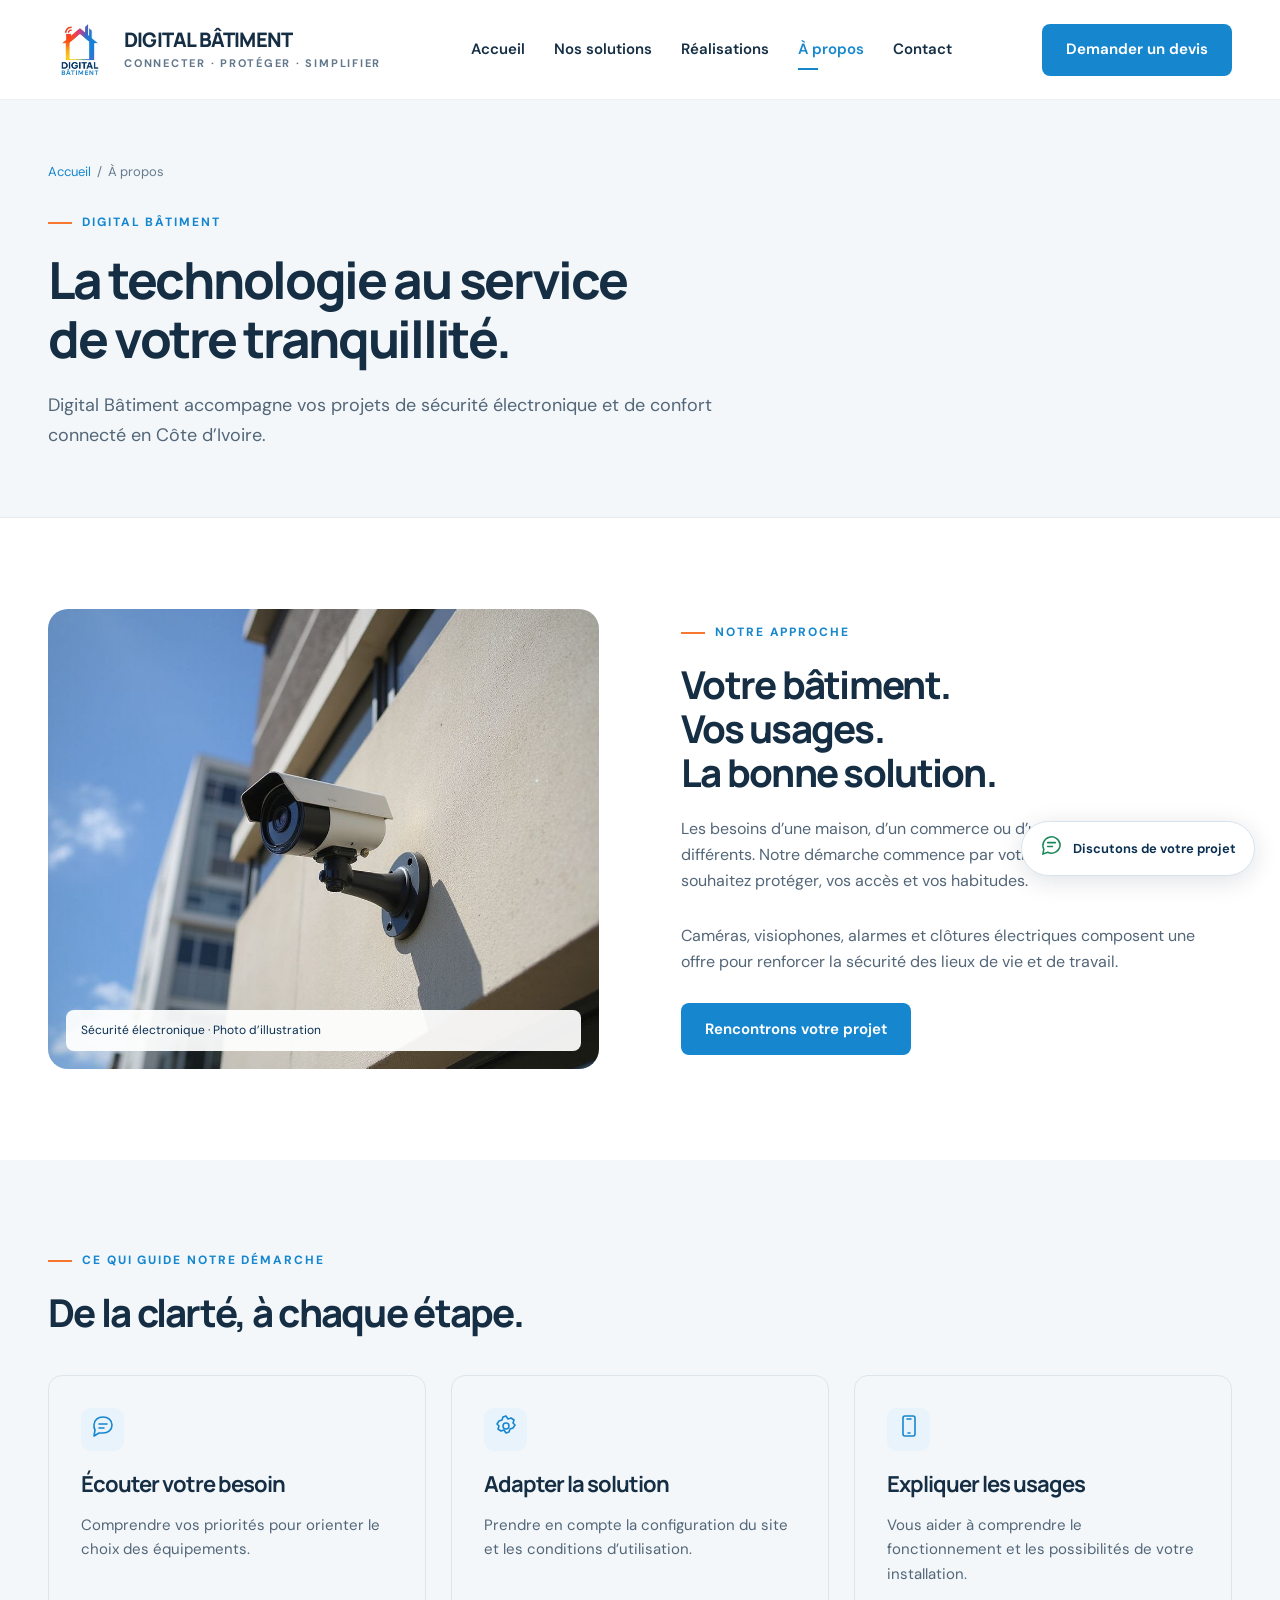
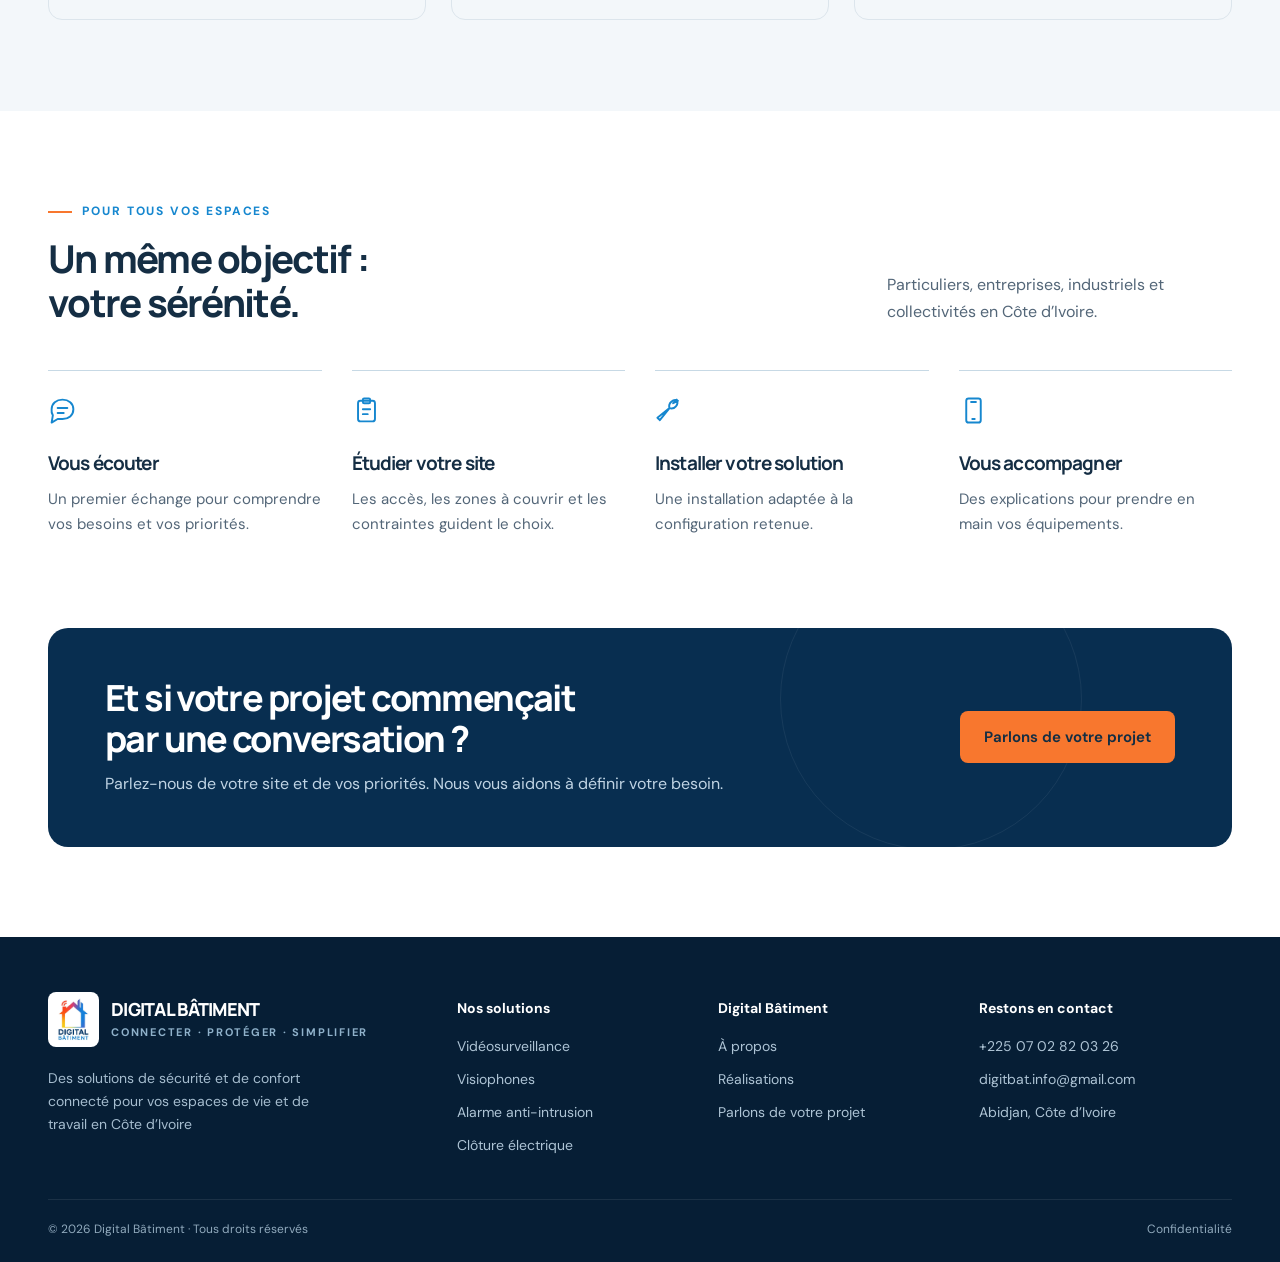
==== a-propos.html @ 9451ad91 "Ajout du site complet Digital Bâtiment" ====
<!doctype html><html lang="fr"><head><meta charset="UTF-8"><meta name="viewport" content="width=device-width,initial-scale=1"><meta name="theme-color" content="#082e50"><meta name="robots" content="noindex,nofollow"><title>À propos | Digital Bâtiment</title><meta name="description" content="Sécurité connectée en Côte d’Ivoire : vidéosurveillance, visiophones, alarmes anti-intrusion et clôtures électriques. Présentez-nous votre projet."><link rel="icon" href="assets/logo.jpeg"><link rel="stylesheet" href="styles.css"><script defer src="app.js"></script></head><body><header class="header"><div class="wrap header-inner"><a class="brand" href="index.html" aria-label="Digital Bâtiment, accueil"><img src="assets/logo.jpeg" width="64" height="68" alt="Logo Digital Bâtiment"><span><strong>DIGITAL BÂTIMENT</strong><small>CONNECTER · PROTÉGER · SIMPLIFIER</small></span></a><nav class="nav" aria-label="Navigation principale"><a href="index.html" class="" >Accueil</a><a href="solutions.html" class="" >Nos solutions</a><a href="realisations.html" class="" >Réalisations</a><a href="a-propos.html" class="active" aria-current="page">À propos</a><a href="contact.html" class="" >Contact</a></nav><a class="btn header-cta" href="contact.html">Demander un devis</a><button class="menu-toggle" aria-label="Ouvrir le menu" aria-expanded="false"><span data-icon="menu"></span></button></div></header><main id="main"><section class="page-hero"><div class="wrap"><div class="breadcrumb"><a href="index.html">Accueil</a> &nbsp;/&nbsp; À propos</div><div class="eyebrow">Digital Bâtiment</div><h1>La technologie au service<br>de votre tranquillité.</h1><p>Digital Bâtiment accompagne vos projets de sécurité électronique et de confort connecté en Côte d’Ivoire.</p></div></section><section class="section"><div class="wrap split"><div class="about-brand photo-scene"><img src="assets/camera-facade.jpg" width="1024" height="1024" alt="Caméra de surveillance installée sur la façade d’un bâtiment — photo d’illustration" loading="lazy"><span class="photo-caption">Sécurité électronique · Photo d’illustration</span></div><div class="split-copy"><div class="eyebrow">Notre approche</div><h2>Votre bâtiment.<br>Vos usages.<br>La bonne solution.</h2><p>Les besoins d’une maison, d’un commerce ou d’un site industriel sont différents. Notre démarche commence par votre contexte : ce que vous souhaitez protéger, vos accès et vos habitudes.</p><p>Caméras, visiophones, alarmes et clôtures électriques composent une offre pour renforcer la sécurité des lieux de vie et de travail.</p><a class="btn" href="contact.html">Rencontrons votre projet</a></div></div></section><section class="section pale"><div class="wrap"><div class="eyebrow">Ce qui guide notre démarche</div><h2>De la clarté, à chaque étape.</h2><div class="values-grid"><div class="value"><div class="icon-box"><span data-icon="chat"></span></div><h3>Écouter votre besoin</h3><p>Comprendre vos priorités pour orienter le choix des équipements.</p></div><div class="value"><div class="icon-box"><span data-icon="settings"></span></div><h3>Adapter la solution</h3><p>Prendre en compte la configuration du site et les conditions d’utilisation.</p></div><div class="value"><div class="icon-box"><span data-icon="smartphone"></span></div><h3>Expliquer les usages</h3><p>Vous aider à comprendre le fonctionnement et les possibilités de votre installation.</p></div></div></div></section><section class="section"><div class="wrap"><div class="section-head"><div><div class="eyebrow">Pour tous vos espaces</div><h2>Un même objectif :<br>votre sérénité.</h2></div><p>Particuliers, entreprises, industriels et collectivités en Côte d’Ivoire.</p></div><div class="process-grid"><div class="process-item"><span data-icon="chat"></span><h3>Vous écouter</h3><p>Un premier échange pour comprendre vos besoins et vos priorités.</p></div><div class="process-item"><span data-icon="clipboard"></span><h3>Étudier votre site</h3><p>Les accès, les zones à couvrir et les contraintes guident le choix.</p></div><div class="process-item"><span data-icon="tool"></span><h3>Installer votre solution</h3><p>Une installation adaptée à la configuration retenue.</p></div><div class="process-item"><span data-icon="smartphone"></span><h3>Vous accompagner</h3><p>Des explications pour prendre en main vos équipements.</p></div></div></div></section><section class="cta-section"><div class="wrap"><div class="cta-block"><div><h2>Et si votre projet commençait<br>par une conversation ?</h2><p>Parlez-nous de votre site et de vos priorités. Nous vous aidons à définir votre besoin.</p></div><a class="btn orange" href="contact.html">Parlons de votre projet</a></div></div></section></main><footer class="footer"><div class="wrap"><div class="footer-grid"><div><a class="brand" href="index.html" aria-label="Digital Bâtiment, accueil"><img src="assets/logo.jpeg" width="64" height="68" alt="Logo Digital Bâtiment"><span><strong>DIGITAL BÂTIMENT</strong><small>CONNECTER · PROTÉGER · SIMPLIFIER</small></span></a><p>Des solutions de sécurité et de confort connecté pour vos espaces de vie et de travail en Côte d’Ivoire</p></div><div><h3>Nos solutions</h3><div class="footer-links"><a href="solutions.html#videosurveillance">Vidéosurveillance</a><a href="solutions.html#visiophone">Visiophones</a><a href="solutions.html#alarme">Alarme anti-intrusion</a><a href="solutions.html#cloture">Clôture électrique</a></div></div><div><h3>Digital Bâtiment</h3><div class="footer-links"><a href="a-propos.html">À propos</a><a href="realisations.html">Réalisations</a><a href="contact.html">Parlons de votre projet</a></div></div><div><h3>Restons en contact</h3><div class="footer-links"><a href="tel:+2250702820326">+225 07 02 82 03 26</a><a href="mailto:digitbat.info@gmail.com">digitbat.info@gmail.com</a><span>Abidjan, Côte d’Ivoire</span></div></div></div><div class="footer-bottom"><span>© 2026 Digital Bâtiment · Tous droits réservés</span><a href="confidentialite.html">Confidentialité</a></div></div></footer><a class="whatsapp" href="https://wa.me/2250702820326?text=Bonjour%20Digital%20B%C3%A2timent%2C%20je%20souhaite%20parler%20de%20mon%20projet." target="_blank" rel="noopener" aria-label="Discuter avec Digital Bâtiment sur WhatsApp"><span data-icon="message"></span><span>Discutons de votre projet</span></a></body></html>
---- styles.css ----
@import url('https://fonts.googleapis.com/css2?family=DM+Sans:wght@400;450;500;550;600;650;700&family=Manrope:wght@400;500;600;650;700;750;800&display=swap');
:root{--navy:#082e50;--deep:#061e35;--blue:#1687cf;--orange:#f8772e;--ink:#152e44;--muted:#536678;--line:#dce5ec;--pale:#f3f7fa;--white:#fff;--radius:20px}*{box-sizing:border-box}html{scroll-behavior:smooth;scroll-padding-top:110px}body{margin:0;color:var(--ink);font:16px/1.65 'DM Sans',Arial,sans-serif;background:#fff}h1,h2,h3,h4,p{margin:0}h1,h2,h3,h4{font-family:Manrope,Arial,sans-serif;line-height:1.15;letter-spacing:-.045em}h1{font-size:clamp(42px,4.5vw,68px);font-weight:750}h2{font-size:clamp(32px,3vw,46px);font-weight:750}h3{font-size:24px}p{color:var(--muted)}a{text-decoration:none;color:inherit}button,input,select,textarea{font:inherit}button,a,input,select,textarea{-webkit-tap-highlight-color:transparent}button{cursor:pointer}a:focus-visible,button:focus-visible,input:focus-visible,select:focus-visible,textarea:focus-visible{outline:3px solid #f8772e;outline-offset:4px}img{display:block;max-width:100%}svg{width:24px;height:24px;fill:none;stroke:currentColor;stroke-width:1.6;stroke-linecap:round;stroke-linejoin:round;flex-shrink:0}.wrap{width:min(1240px,calc(100% - 96px));margin:auto}.header{height:100px;background:white;border-bottom:1px solid #edf1f4;position:sticky;top:0;z-index:30}.header-inner{height:100%;display:flex;align-items:center;justify-content:space-between;gap:32px}.brand{display:flex;gap:12px;align-items:center;line-height:1.1;flex-shrink:0}.brand img{width:64px;height:68px;object-fit:cover;object-position:center}.brand strong{display:block;font-family:Manrope,Arial,sans-serif;font-size:20px;font-weight:800;letter-spacing:-.04em}.brand small{display:block;margin-top:6px;font-size:11px;letter-spacing:.16em;font-weight:700;color:#62778b}.nav{display:flex;gap:29px;align-items:center;font-size:15px;font-weight:600}.nav a{position:relative;padding:8px 0}.nav a.active{color:var(--blue)}.nav a.active:after{content:'';position:absolute;bottom:0;left:0;width:20px;height:2px;background:var(--blue)}.nav a:hover{color:var(--blue)}.btn{display:inline-flex;align-items:center;justify-content:center;gap:10px;border:1px solid transparent;background:var(--blue);color:#fff;padding:15px 23px;border-radius:8px;font-weight:650;line-height:1.3;transition:background .2s,transform .2s;min-height:52px;font-size:15px}.btn:hover{background:#0870b5;transform:translateY(-2px)}.btn.orange{background:var(--orange);color:#142e43}.btn.orange:hover{background:#ff965c}.btn.outline{border-color:#c3d1dd;background:transparent;color:var(--navy)}.btn.outline:hover{background:#eff5fa}.btn.white-outline{background:transparent;border-color:#668095;color:white}.btn.white-outline:hover{background:#ffffff10}.btn.dark{background:var(--navy)}.btn.small{padding:12px 18px;min-height:46px}.menu-toggle{display:none;border:0;background:var(--pale);padding:10px;border-radius:6px}.eyebrow{display:flex;align-items:center;gap:10px;text-transform:uppercase;font-size:12px;letter-spacing:.16em;font-weight:750;color:var(--blue);margin-bottom:20px}.eyebrow:before{content:'';width:24px;height:2px;background:var(--orange)}.hero{background:var(--deep);color:#fff;position:relative;overflow:hidden}.hero:before{content:'';position:absolute;inset:0;background:radial-gradient(ellipse at 40% 100%,#126a9d40,transparent 60%);pointer-events:none}.hero-grid{display:grid;grid-template-columns:1.03fr 1fr;gap:60px;align-items:center;min-height:652px;padding:62px 0 66px;position:relative}.hero .eyebrow{color:#8bc9f0}.hero h1 span{color:#78c3ee}.hero-copy>p{color:#c2d0dc;font-size:17px;line-height:1.8;max-width:490px;margin-top:25px}.actions{display:flex;gap:13px;flex-wrap:wrap;margin-top:31px}.hero-meta{margin-top:37px;display:flex;gap:24px;font-size:13px;color:#b4c7d8}.hero-meta span{display:flex;align-items:center;gap:8px}.hero-meta svg{width:17px;height:17px;color:#79bde8}.product-scene{height:495px;position:relative;display:flex;align-items:center;justify-content:center}.scene-core{position:absolute;inset:22px 4px 21px 28px;border-radius:28px;background:#f2f5f7;overflow:hidden;box-shadow:0 30px 90px #0003}.scene-core:after{content:'';position:absolute;inset:0;border:1px solid #fff9;border-radius:inherit;pointer-events:none}.scene-core img{position:absolute;width:95%;height:85%;object-fit:contain;left:1%;top:4%;mix-blend-mode:multiply}.scene-label{position:absolute;bottom:29px;left:28px;font-size:13px;letter-spacing:.03em;color:#657787}.scene-label strong{display:block;color:#193d59;font-size:21px;letter-spacing:-.02em}.floating-tag{position:absolute;left:-2px;top:0;z-index:2;background:white;color:var(--navy);padding:13px 19px;border-radius:12px;box-shadow:0 10px 40px #0002;display:flex;align-items:center;gap:12px;font-size:14px;line-height:1.4}.floating-tag svg{color:var(--blue);width:31px;height:31px}.floating-tag strong{display:block;font-size:14px}.floating-tag span{color:#6d7b88;font-size:12px}.mini-product{position:absolute;right:-16px;bottom:0;width:154px;height:194px;border-radius:18px;background:white;border:6px solid var(--deep);box-shadow:0 10px 40px #0003;padding:12px 13px 0;text-align:center}.mini-product img{height:133px;width:100%;object-fit:contain}.mini-product p{font-size:11px;color:var(--navy);font-weight:650}.audience-strip{background:#f4f7fa;border-bottom:1px solid var(--line)}.audience-inner{display:flex;justify-content:space-between;align-items:center;gap:30px;padding:27px 0;font-size:14px}.audience-inner>p{max-width:175px;line-height:1.5;font-size:13px}.audience-inner>span{display:flex;align-items:center;gap:11px;font-weight:600;color:#526a7f}.audience-inner svg{width:23px;height:23px;color:#627d92}.section{padding:91px 0}.section.pale{background:var(--pale)}.section-head{display:flex;justify-content:space-between;align-items:flex-end;gap:45px;margin-bottom:39px}.section-head h2{max-width:620px}.section-head p{max-width:345px;font-size:16px}.section-head .eyebrow{margin-bottom:15px}.section-head .text-link{white-space:nowrap}.text-link{color:var(--blue);font-weight:650;font-size:15px;border-bottom:1px solid #a7d2ee;padding-bottom:3px;display:inline-block}.solutions-grid{display:grid;grid-template-columns:repeat(4,1fr);gap:20px}.service-card{border:1px solid var(--line);border-radius:14px;overflow:hidden;transition:transform .2s,box-shadow .2s;background:white;display:flex;flex-direction:column}.service-card:hover{transform:translateY(-5px);box-shadow:0 20px 40px #082e5010}.service-picture{height:208px;background:#f6f8fa;position:relative;overflow:hidden;display:grid;place-items:center}.service-picture img{width:100%;height:100%;object-fit:contain;mix-blend-mode:multiply;padding:21px}.service-picture.camera img{width:220%;max-width:none;height:auto;position:absolute;left:-4%;top:-1%;padding:0}.service-picture .large-icon{width:95px;height:95px;stroke-width:1;position:relative;z-index:1;color:#176b9d}.service-picture.illustrated{background:linear-gradient(140deg,#e5f2fa,#f2f7fa)}.service-picture.illustrated:before,.service-picture.illustrated:after{content:'';position:absolute;border:1px solid #c9dfe9;width:170px;height:170px;border-radius:50%}.service-picture.illustrated:after{width:230px;height:230px}.service-content{padding:25px 22px 24px;display:flex;flex:1;flex-direction:column}.service-content h3{font-size:21px;letter-spacing:-.035em}.service-content p{font-size:15px;margin:13px 0 21px;line-height:1.7}.service-content .text-link{margin-top:auto;align-self:flex-start;font-size:14px}.split{display:grid;grid-template-columns:1fr 1fr;gap:82px;align-items:center}.feature-visual{min-height:445px;background:#eaf2f7;border-radius:22px;display:flex;align-items:center;justify-content:center;position:relative;overflow:hidden}.feature-visual>img{width:88%;mix-blend-mode:multiply}.visual-note{position:absolute;left:25px;bottom:25px;right:25px;background:#fff;padding:17px 20px;display:flex;gap:13px;border-radius:10px;align-items:center;box-shadow:0 6px 25px #082e5010}.visual-note svg{color:var(--blue)}.visual-note strong{font-size:14px}.visual-note p{font-size:12px}.split-copy h2{margin-bottom:20px}.split-copy>p{margin-bottom:28px}.feature-list{display:grid;gap:23px;margin-bottom:32px}.feature{display:flex;gap:15px}.icon-box{width:43px;height:43px;flex-shrink:0;background:#e8f3fb;color:var(--blue);border-radius:10px;display:grid;place-items:center}.feature h3{font-family:'DM Sans',Arial,sans-serif;font-size:17px;letter-spacing:0;line-height:1.4}.feature p{font-size:15px;margin-top:4px}.process-grid{display:grid;grid-template-columns:repeat(4,1fr);gap:30px;margin-top:45px}.process-item{border-top:1px solid #c7d9e5;padding-top:25px}.process-item svg{width:29px;height:29px;color:var(--blue);margin-bottom:20px}.process-item h3{font-size:19px;margin-bottom:12px}.process-item p{font-size:15px}.cta-section{padding:0 0 90px}.cta-block{background:var(--navy);border-radius:20px;padding:49px 57px;display:flex;justify-content:space-between;align-items:center;gap:38px;position:relative;overflow:hidden;color:white}.cta-block:after{content:'';position:absolute;width:300px;height:300px;right:150px;top:-80px;border:1px solid #ffffff10;border-radius:50%;pointer-events:none}.cta-block h2{font-size:36px;max-width:680px}.cta-block p{color:#c0d4e4;margin-top:12px;max-width:620px}.cta-block .btn{flex-shrink:0;position:relative;z-index:1}.faq{max-width:820px;margin:0 auto}.faq .eyebrow{justify-content:center}.faq h2{text-align:center;margin-bottom:34px}details{border-bottom:1px solid var(--line);padding:21px 0}summary{cursor:pointer;list-style:none;display:flex;justify-content:space-between;align-items:center;gap:15px;font-weight:600;font-size:17px}summary:after{content:'+';font-size:25px;font-weight:400;color:var(--blue)}details[open] summary:after{content:'−'}details p{padding-top:15px;font-size:15px}.footer{background:#061e35;color:white;padding:55px 0 22px}.footer-grid{display:grid;grid-template-columns:1.7fr 1fr 1fr 1.2fr;gap:50px;padding-bottom:42px}.footer .brand{margin-bottom:20px}.footer .brand img{width:51px;height:55px;background:white;border-radius:8px}.footer .brand strong{font-size:18px}.footer .brand small{color:#8fb1ca}.footer p{color:#a6bdcf;font-size:14px;max-width:280px}.footer h3{font-family:'DM Sans',Arial,sans-serif;letter-spacing:0;font-size:14px;margin:8px 0 19px;color:white}.footer-links{display:flex;flex-direction:column;gap:10px;font-size:14px;color:#aec4d5}.footer-links a:hover{color:white}.footer-bottom{border-top:1px solid #ffffff15;padding-top:20px;display:flex;justify-content:space-between;gap:20px;color:#91aabd;font-size:12px}.whatsapp{position:fixed;right:25px;bottom:24px;z-index:35;background:#fff;color:var(--navy);border:1px solid #d7e3eb;border-radius:100px;display:flex;gap:10px;align-items:center;padding:12px 18px;box-shadow:0 5px 25px #071b3520;font-size:13px;font-weight:650}.whatsapp svg{color:#178757;width:23px;height:23px}.page-hero{background:var(--pale);padding:61px 0 67px;border-bottom:1px solid #e4ecf2}.breadcrumb{font-size:13px;color:#667b8d;margin-bottom:31px}.breadcrumb a{color:var(--blue)}.page-hero h1{font-size:clamp(38px,4vw,58px);max-width:850px}.page-hero>div>p{max-width:690px;font-size:18px;margin-top:23px}.page-hero .eyebrow{margin-bottom:17px}.tabs{display:flex;gap:10px;flex-wrap:wrap;margin-bottom:36px}.tab{border:1px solid var(--line);background:#fff;padding:10px 20px;border-radius:7px;font-size:14px;font-weight:600;color:var(--muted)}.tab.active{background:var(--navy);border-color:var(--navy);color:#fff}.solution-detail{scroll-margin-top:125px;border:1px solid var(--line);border-radius:18px;overflow:hidden;margin-bottom:32px;display:grid;grid-template-columns:.85fr 1.15fr}.detail-image{background:#f3f7fa;min-height:360px;display:grid;place-items:center;position:relative;overflow:hidden}.detail-image img{width:90%;height:320px;object-fit:contain;mix-blend-mode:multiply}.detail-image .large-icon{width:135px;height:135px;color:#1879b4;stroke-width:1}.detail-image:has(.large-icon){background:radial-gradient(circle,#deedf7,#f2f7fa)}.detail-copy{padding:43px 44px}.detail-copy h2{font-size:31px;margin-bottom:17px}.detail-copy p{font-size:16px}.tags{display:flex;gap:8px;flex-wrap:wrap;margin:23px 0}.tags span{font-size:12px;background:#eef4f8;color:#46677e;padding:6px 10px;border-radius:5px}.note{font-size:13px!important;color:#657e91;margin:17px 0 22px}.hidden{display:none!important}.center{text-align:center}.center p{max-width:660px;margin:22px auto 0}.center .eyebrow{justify-content:center}.about-brand{background:var(--pale);border-radius:20px;min-height:430px;display:grid;place-items:center}.about-brand img{width:280px;mix-blend-mode:multiply}.values-grid{display:grid;grid-template-columns:repeat(3,1fr);gap:25px;margin-top:40px}.value{border:1px solid var(--line);border-radius:14px;padding:32px}.value h3{font-size:22px;margin:21px 0 15px}.value p{font-size:15px}.project-empty{display:grid;grid-template-columns:1fr 1fr;gap:65px;align-items:center}.project-empty h2{margin-bottom:24px}.project-empty p{margin-bottom:20px}.project-categories{display:flex;gap:10px;flex-wrap:wrap;margin:25px 0}.project-categories span{border:1px solid var(--line);border-radius:6px;padding:8px 13px;font-size:13px}.contact-layout{display:grid;grid-template-columns:.7fr 1.3fr;gap:75px}.contact-aside h2{font-size:30px;margin-bottom:19px}.contact-item{display:flex;gap:17px;margin-top:30px}.contact-item h3{font-size:16px;letter-spacing:0;font-family:'DM Sans',Arial,sans-serif;margin-bottom:7px}.contact-item p,.contact-item a{font-size:15px}.contact-panel{background:#f2f7fa;border-radius:15px;padding:26px;margin-top:35px}.contact-panel h3{font-size:18px;margin-bottom:12px}.contact-panel p{font-size:14px}.form-card{border:1px solid var(--line);padding:35px;border-radius:18px;background:#fff;box-shadow:0 15px 55px #082e5006}.form-card h2{font-size:29px;margin-bottom:12px}.form-card>p{font-size:15px;margin-bottom:28px}.form-grid{display:grid;grid-template-columns:1fr 1fr;gap:22px 20px}.field.full{grid-column:1/-1}.field label,.field legend{display:block;font-size:14px;font-weight:650;margin-bottom:8px}.field input,.field select,.field textarea{width:100%;border:1px solid #cbd9e3;border-radius:7px;background:#fff;padding:12px;color:var(--ink);font-size:15px;min-height:48px}.field textarea{resize:vertical}.field select{appearance:none;background-image:url("data:image/svg+xml,%3Csvg xmlns='http://www.w3.org/2000/svg' width='16' height='16' viewBox='0 0 24 24' fill='none' stroke='%23082e50' stroke-width='2'%3E%3Cpath d='m6 9 6 6 6-6'/%3E%3C/svg%3E");background-repeat:no-repeat;background-position:right 14px center;padding-right:40px}.form-card .btn{margin-top:24px;width:100%}.form-caption{font-size:12px!important;color:#697f90;margin-top:14px}.form-success{background:#edf7f2;border:1px solid #b1d8c2;border-radius:10px;padding:23px;margin-top:20px}.form-success h3{font-size:21px;margin-bottom:12px}.form-success p{font-size:14px}.form-success pre{font:14px/1.65 'DM Sans',Arial,sans-serif;white-space:pre-wrap;color:#365c49}.form-success .btn{margin-top:15px}.mobile-only{display:none}.small-heading{font-size:13px;letter-spacing:.09em;text-transform:uppercase;color:var(--blue);font-weight:700;margin-bottom:15px}.assistance-bar{display:flex;gap:13px;align-items:center;padding:19px 23px;background:#edf5fb;border-radius:10px;margin-top:27px;font-size:14px;color:#355d7c}.assistance-bar svg{color:var(--blue)}
@media(min-width:1500px){.hero-grid{min-height:720px}.product-scene{height:535px}}
@media(max-width:1100px){.wrap{width:calc(100% - 56px)}.nav{gap:18px;font-size:13px}.brand strong{font-size:17px}.brand small{font-size:9px}.header-inner{gap:20px}.header .btn{font-size:13px;padding:12px 15px}.hero-grid{gap:32px}.hero h1{font-size:51px}.product-scene{height:440px}.solutions-grid{gap:13px}.service-content{padding:22px 17px}.service-content h3{font-size:19px}.split{gap:45px}.footer-grid{gap:27px}.contact-layout{gap:40px}.mini-product{right:-8px}}
@media(max-width:800px){.wrap{width:calc(100% - 40px)}.header{height:80px}.brand img{width:48px;height:52px}.brand strong{font-size:17px}.brand small{font-size:9px}.menu-toggle{display:flex}.header-inner{gap:12px}.header .header-cta{margin-left:auto}.header .btn{padding:11px 13px;font-size:12px;min-height:41px}.nav{display:none;position:absolute;top:80px;left:0;right:0;background:white;box-shadow:0 20px 25px #082e5010;padding:20px 25px;flex-direction:column;gap:15px;align-items:stretch;font-size:16px}.nav.open{display:flex}.hero-grid{grid-template-columns:1fr;gap:30px;padding:44px 0 40px}.hero h1{font-size:clamp(40px,8vw,64px);max-width:650px}.hero-copy>p{max-width:600px}.hero-meta{margin-top:25px}.product-scene{height:400px;width:100%;max-width:550px;margin:auto}.scene-core{inset:18px 12px 10px 12px}.floating-tag{left:0}.mini-product{right:0;width:137px;height:165px}.mini-product img{height:104px}.audience-inner{flex-wrap:wrap;justify-content:flex-start;gap:21px 30px;padding:23px 0}.audience-inner>p{width:100%;max-width:none}.audience-inner>span{font-size:13px}.audience-inner svg{width:19px}.section{padding:60px 0}.section-head{align-items:flex-start;gap:20px;flex-direction:column;margin-bottom:30px}.section-head p{max-width:600px}.solutions-grid{grid-template-columns:1fr 1fr;gap:18px}.service-picture{height:210px}.split{grid-template-columns:1fr;gap:35px}.feature-visual{min-height:390px}.split-copy h2{max-width:600px}.process-grid{grid-template-columns:1fr 1fr;gap:30px}.cta-section{padding-bottom:55px}.cta-block{padding:34px;flex-direction:column;align-items:flex-start;gap:25px}.cta-block h2{font-size:31px}.footer-grid{grid-template-columns:1.3fr 1fr;gap:35px}.footer-bottom{flex-direction:column;gap:7px}.solution-detail{grid-template-columns:1fr}.detail-image{min-height:270px}.detail-image img{height:260px}.detail-copy{padding:30px}.values-grid{grid-template-columns:1fr}.contact-layout{grid-template-columns:1fr;gap:40px}.contact-aside{display:grid;grid-template-columns:1fr 1fr;column-gap:20px}.contact-aside>h2,.contact-aside>p,.contact-panel{grid-column:1/-1}.contact-panel{margin-top:25px}.project-empty{grid-template-columns:1fr;gap:30px}.page-hero{padding:38px 0 45px}.page-hero>div>p{font-size:16px}.breadcrumb{margin-bottom:25px}.whatsapp{padding:12px;right:16px;bottom:16px}.whatsapp span{display:none}}
@media(max-width:480px){.wrap{width:calc(100% - 36px)}.hero h1{font-size:42px}.hero .eyebrow{font-size:10px;letter-spacing:.13em}.hero-copy>p{font-size:16px}.hero .actions .btn{font-size:13px;padding:14px 16px}.hero-meta{gap:16px;font-size:11px}.hero-meta svg{width:15px}.product-scene{height:325px}.floating-tag{padding:10px 12px}.floating-tag svg{width:24px}.floating-tag strong{font-size:12px}.floating-tag span{font-size:10px}.scene-label{left:20px;bottom:25px;font-size:11px}.scene-label strong{font-size:17px}.mini-product{width:110px;height:142px;border-width:4px;padding:10px}.mini-product img{height:91px}.mini-product p{font-size:9px}.solutions-grid{grid-template-columns:1fr}.service-card{display:grid;grid-template-columns:125px 1fr}.service-picture{height:auto;min-height:220px}.service-picture img{padding:7px}.service-picture.camera img{width:350%;left:-10%;top:20px}.service-picture .large-icon{width:66px;height:66px}.service-content{padding:23px 18px}.service-content p{font-size:14px;margin:11px 0 17px}.service-content h3{font-size:20px}.audience-inner{gap:17px 25px}.audience-inner>span{width:calc(50% - 13px);gap:9px;font-size:12px}.feature-visual{min-height:310px}.visual-note{left:15px;bottom:15px;right:15px;padding:13px}.visual-note strong{font-size:12px}.visual-note p{font-size:10px}.process-grid{gap:25px 20px}.process-item h3{font-size:18px}.process-item p{font-size:14px}.cta-block{padding:30px 25px}.cta-block h2{font-size:29px}.footer-grid{grid-template-columns:1fr 1fr;gap:30px 20px}.footer-grid>div:first-child{grid-column:1/-1}.footer-grid>div:last-child{grid-column:1/-1}.footer .brand img{width:48px;height:51px}.form-card{padding:24px 20px}.form-grid{grid-template-columns:1fr;gap:18px}.contact-aside{grid-template-columns:1fr}.contact-aside>h2,.contact-aside>p,.contact-panel{grid-column:auto}.tabs{gap:8px}.tab{font-size:12px;padding:9px 12px}.detail-copy{padding:27px 23px}.detail-copy h2{font-size:28px}.page-hero h1{font-size:38px}.about-brand{min-height:330px}.about-brand img{width:220px}.header .brand small{display:none}.header .brand strong{font-size:15px}.header .brand{gap:5px}.header .brand img{width:44px;height:48px}.header .header-cta{font-size:11px;padding:10px}.header-inner{gap:9px}.menu-toggle{padding:8px}}
@media(prefers-reduced-motion:reduce){html{scroll-behavior:auto}*,*:before,*:after{transition:none!important;animation:none!important}}
/* Accueil : usages et aide au choix */
.use-layout{display:grid;grid-template-columns:.85fr 1.15fr;border:1px solid var(--line);border-radius:18px;overflow:hidden}.use-nav{background:#f4f8fb;padding:20px;display:flex;flex-direction:column;gap:10px}.use-tab{display:flex;align-items:center;gap:17px;text-align:left;background:transparent;color:var(--ink);border:1px solid transparent;border-radius:10px;padding:22px 20px;font-weight:650;line-height:1.45;font-size:16px}.use-tab>span:first-child{color:#648298;display:flex}.use-tab small{display:block;font-weight:400;font-size:13px;color:var(--muted);margin-top:5px}.use-tab.selected{background:white;border-color:#cce0ee;box-shadow:0 5px 18px #173f5907}.use-tab.selected>span:first-child{color:var(--blue)}.use-tab:hover{background:white}.use-panel{padding:41px 44px}.use-panel h3{font-size:30px;margin-bottom:19px}.use-panel>p{font-size:16px}.use-examples{list-style:none;padding:0;margin:25px 0;display:grid;gap:12px;font-size:15px}.use-examples li{position:relative;padding-left:25px}.use-examples li:before{content:'✓';position:absolute;left:0;color:var(--blue);font-weight:700}.use-suggestions{padding-top:23px;border-top:1px solid var(--line)}.use-suggestions>span{font-size:12px;text-transform:uppercase;font-weight:700;letter-spacing:.08em;color:#5d778b}.use-suggestions>div{display:flex;gap:8px;flex-wrap:wrap;margin-top:12px}.use-suggestions a{background:#ecf5fb;border:1px solid #d7e9f4;border-radius:5px;padding:6px 11px;font-size:13px;font-weight:600;color:#206593}.use-suggestions a:hover{background:#dbeef9}.use-disclaimer{font-size:12px!important;line-height:1.6;margin-top:23px;color:#647d90}.guide-layout{display:grid;grid-template-columns:1.2fr .8fr;gap:28px;align-items:start}.guide-form{background:white;border:1px solid #dae5ed;border-radius:16px;padding:32px}.guide-form .field{margin-bottom:25px}.guide-priorities{margin:0 0 26px;padding:0;border:0}.guide-priorities legend{font-size:14px;font-weight:650;margin-bottom:12px}.guide-priorities legend>span{font-size:12px;color:#637c8f;font-weight:400;margin-left:9px}.priority{display:flex;gap:12px;align-items:center;padding:13px 15px;border:1px solid var(--line);border-radius:8px;margin-top:9px;cursor:pointer;font-size:14px}.priority:has(input:checked){border-color:var(--blue);background:#edf6fc}.priority input{width:17px;height:17px;accent-color:var(--blue);margin:0;flex-shrink:0}.priority [data-icon]{display:flex;color:#61849c}.priority svg{width:20px;height:20px}.guide-form>.btn{width:100%}.guide-fineprint{font-size:12px;line-height:1.6;margin-top:14px}.guide-aside{background:var(--navy);color:white;padding:35px 33px;border-radius:16px}.guide-aside .small-heading{color:#83c4ed}.guide-aside>h3{font-size:29px;margin-bottom:31px}.guide-question{display:flex;gap:15px;border-top:1px solid #ffffff20;padding-top:23px;margin-top:23px}.guide-question>[data-icon]{color:#82c6ef}.guide-question h4{font-family:'DM Sans',Arial,sans-serif;font-size:16px;letter-spacing:0;margin-bottom:8px}.guide-question p{font-size:14px;color:#c4d6e3}.guide-error{color:#a33426;background:#fff0ed;font-size:14px;padding:11px 14px;margin-bottom:17px;border-radius:7px}.guide-result{margin-top:28px;background:white;border:1px solid #bbd6e8;border-radius:16px;padding:32px;scroll-margin-top:125px}.result-heading{display:flex;justify-content:space-between;align-items:center;gap:25px;margin-bottom:24px}.result-heading .eyebrow{margin-bottom:12px}.result-heading h3{font-size:29px}.result-heading p{margin-top:10px;font-size:14px}.text-button{background:none;border:0;border-bottom:1px solid #8fbddc;color:#1b6da6;font-size:14px;padding:4px 0;font-weight:600;white-space:nowrap}.result-cards{display:grid;grid-template-columns:repeat(2,1fr);gap:16px}.result-card{border:1px solid var(--line);padding:24px;border-radius:10px}.result-card .icon-box{margin-bottom:18px}.result-card h4{font-size:21px;margin-bottom:10px}.result-card p{font-size:14px;margin-bottom:15px}.result-card a{font-size:13px}.result-bottom{display:flex;gap:30px;align-items:center;justify-content:space-between;margin-top:25px;border-top:1px solid var(--line);padding-top:24px}.result-bottom p{max-width:640px;font-size:13px}.result-bottom .btn{white-space:nowrap}
@media(max-width:800px){.use-layout{grid-template-columns:1fr}.use-nav{display:grid;grid-template-columns:1fr 1fr;padding:14px;gap:8px}.use-tab{padding:15px 12px;gap:10px;font-size:14px}.use-tab small{font-size:11px}.use-panel{padding:30px}.guide-layout{grid-template-columns:1fr}.guide-aside{padding:30px}.guide-question{margin-top:19px;padding-top:19px}.result-bottom{flex-direction:column;align-items:flex-start}.result-heading{align-items:flex-start}}
@media(max-width:480px){.use-nav{grid-template-columns:1fr;gap:5px}.use-tab{padding:12px 14px}.use-tab small{display:none}.use-panel{padding:27px 22px}.use-panel h3{font-size:27px}.guide-form,.guide-aside,.guide-result{padding:25px 21px}.guide-priorities legend>span{display:block;margin:4px 0 0}.priority{padding:13px 11px;gap:10px;font-size:13px}.priority [data-icon]{display:none}.result-cards{grid-template-columns:1fr}.result-heading{flex-direction:column;gap:15px}.result-heading h3{font-size:25px}.result-bottom .btn{width:100%;font-size:14px}.guide-aside>h3{font-size:27px}}
/* Photos réelles : conserver les produits entiers, remplir les vues en situation. */
.service-picture.photo-scene img{width:100%;height:100%;object-fit:cover;padding:0;mix-blend-mode:normal}
.detail-image.photo-scene img{position:absolute;inset:0;width:100%;height:100%;object-fit:cover;mix-blend-mode:normal}
.feature-visual.photo-scene{min-height:445px}.feature-visual.photo-scene>img{position:absolute;inset:0;width:100%;height:100%;object-fit:cover;mix-blend-mode:normal}
.about-brand.photo-scene{position:relative;overflow:hidden;min-height:460px}.about-brand.photo-scene>img{position:absolute;inset:0;width:100%;height:100%;object-fit:cover;mix-blend-mode:normal}.photo-caption{position:absolute;bottom:18px;left:18px;right:18px;background:#ffffffed;padding:11px 15px;border-radius:8px;font-size:12px;color:var(--navy)}
@media(max-width:800px){.feature-visual.photo-scene{min-height:390px}.about-brand.photo-scene{min-height:390px}}
@media(max-width:480px){.feature-visual.photo-scene{min-height:320px}.about-brand.photo-scene{min-height:350px}.service-picture.photo-scene img{height:100%;position:absolute;inset:0;width:100%}}
/* Direction éditoriale Digital Bâtiment : le seuil et les usages. */
.db-original{--local-blue:#124e72;--local-ink:#102e43}.threshold-hero{background:#f5f8fa;padding:55px 0 38px}.threshold-grid{display:grid;grid-template-columns:1fr 1.05fr;align-items:center;gap:65px}.threshold-kicker{font-size:11px;font-weight:750;letter-spacing:.14em;color:#46748c;display:block;margin-bottom:25px;line-height:1.7}.threshold-copy h1{font-size:clamp(43px,4.6vw,68px);line-height:1.07;letter-spacing:-.055em;font-weight:750;color:#102e43}.threshold-copy h1 em{font-style:normal;color:#157dae;position:relative}.threshold-intro{font-size:17px;line-height:1.85;margin-top:28px;max-width:485px;color:#4f6879}.threshold-copy .actions{align-items:center;gap:25px;margin-top:31px}.threshold-link{font-size:14px;font-weight:650;border-bottom:1px solid #88a9bc;padding-bottom:3px}.threshold-signature{display:flex;gap:13px;flex-wrap:wrap;margin-top:41px;font-size:11px;text-transform:uppercase;letter-spacing:.07em;color:#607f92}.threshold-signature span+span{border-left:1px solid #b1c6d2;padding-left:13px}.threshold-photo{position:relative;height:465px;overflow:hidden;border-radius:3px 45px 3px 3px}.threshold-photo>img{width:100%;height:100%;object-fit:cover;object-position:45% center}.threshold-photo:before{content:'';position:absolute;inset:0;background:linear-gradient(#001f3a50,transparent 35%,#001f3a20);pointer-events:none}.scene-overline{position:absolute;top:25px;left:25px;right:25px;font-size:10px;letter-spacing:.14em;color:#fff;font-weight:650}.scene-point{position:absolute;border:1px solid #ffffffa0;color:white;background:#0c3144b8;backdrop-filter:blur(8px);padding:9px 14px;border-radius:5px;font-size:12px;font-weight:600;box-shadow:0 5px 20px #0002}.scene-point.selected{background:#f8772e;color:#112f43;border-color:#f8772e}.scene-point:before{content:'+';font-size:17px;margin-right:8px}.scene-point.selected:before{content:'−'}.point-entry{left:47%;top:61%}.point-passage{left:9%;top:77%}.point-boundary{right:5%;top:43%}.scene-reading{background:#0b344c;color:white;padding:23px 26px;min-height:133px;position:relative;margin-left:-30px;margin-top:-18px;max-width:96%;z-index:2;border-left:3px solid var(--orange)}.scene-reading-label{font-size:10px;letter-spacing:.15em;color:#8ec9e7}.scene-reading p{font-size:18px;line-height:1.5;color:white;margin:7px 0 8px;max-width:420px}.scene-reading a{font-size:12px;color:#92d4f1;border-bottom:1px solid #5d98b4;padding-bottom:2px}.scene-credit{font-size:10px;text-align:right;margin-top:12px;color:#708591}.threshold-ribbon{background:white;border-top:1px solid #dee7ec;border-bottom:1px solid #dee7ec;padding:24px 0}.threshold-ribbon .wrap{display:flex;align-items:center;justify-content:space-between;gap:30px}.threshold-ribbon p{font-size:10px;letter-spacing:.11em;font-weight:600;max-width:240px}.threshold-ribbon .wrap>div{display:flex;gap:25px;align-items:center;font-family:Manrope,Arial,sans-serif;font-size:21px;font-weight:600;letter-spacing:-.025em;color:#264e66}.threshold-ribbon i{width:4px;height:4px;background:#f8772e;transform:rotate(45deg)}.threshold-section-head{display:flex;justify-content:space-between;align-items:flex-end;gap:50px;margin-bottom:40px}.threshold-section-head .threshold-kicker{margin-bottom:15px}.threshold-section-head>p{max-width:320px;font-size:15px}.threshold-section-head h2{font-size:42px;line-height:1.17;letter-spacing:-.045em}.solution-ledger{border-top:1px solid #b7cedb}.ledger-row{display:grid;grid-template-columns:1.25fr 1fr 120px 60px;gap:30px;align-items:center;padding:26px 0;border-bottom:1px solid #dbe5eb;transition:background .2s}.ledger-row:hover{background:#f5f9fc}.ledger-title small{font-size:10px;letter-spacing:.11em;color:#387a9e;font-weight:700}.ledger-title h3{font-size:25px;margin-top:9px;line-height:1.3;letter-spacing:-.04em}.ledger-row>p{font-size:14px;line-height:1.8}.ledger-image{height:99px;overflow:hidden;border-radius:5px;background:#f1f6f8}.ledger-image img{width:100%;height:100%;object-fit:cover}.ledger-image.product img{object-fit:contain;mix-blend-mode:multiply}.ledger-action{font-size:13px;font-weight:650;color:#1c729f;text-decoration:underline;text-underline-offset:5px}.arrival-story{display:grid;grid-template-columns:1fr 1fr;background:#082f48}.arrival-photo{position:relative;min-height:540px;overflow:hidden}.arrival-photo>img{width:100%;height:100%;object-fit:cover;position:absolute;inset:0;object-position:58% center}.arrival-photo>span{position:absolute;bottom:23px;left:30px;right:30px;font-size:10px;font-weight:650;letter-spacing:.12em;color:#fff;text-shadow:0 1px 8px black}.arrival-copy{padding:66px clamp(35px,5vw,85px);color:white}.arrival-copy .threshold-kicker{color:#80c0e1;margin-bottom:25px}.arrival-copy h2{font-size:clamp(39px,4vw,58px);line-height:1.13;letter-spacing:-.045em}.arrival-copy>p{font-size:15px;color:#bad0de;margin:27px 0;line-height:1.85}.arrival-copy .btn{background:white;color:#0d3c56}.arrival-copy .arrival-fine{font-size:10px;line-height:1.6;color:#86a7ba;margin-top:22px;margin-bottom:0}.db-original .use-section .use-layout{border-radius:3px}.db-original .use-section .use-panel{background:#f0f6f9}.db-original .use-section .use-nav{background:#fff}.db-original .use-tab{border-radius:3px}.db-original .use-tab.selected{border-left:3px solid #ef823e;box-shadow:none;background:#f0f6f9}.threshold-method{padding-top:0}.field-notes{display:grid;grid-template-columns:1fr 1fr 1fr;gap:50px;border-top:1px solid #c6d9e4;padding-top:30px}.field-notes>article>[data-icon]{color:#1b78a6;display:inline-block;margin-bottom:22px}.field-notes h3{font-size:22px;line-height:1.35;margin-bottom:15px}.field-notes p{font-size:15px;line-height:1.8}.db-original .guide-section{background:#edf4f8}.db-original .guide-form,.db-original .guide-aside,.db-original .guide-result{border-radius:5px}.threshold-close{background:#0d3e58;padding:60px 0;color:white;text-align:center}.threshold-close .wrap>p{font-size:11px;color:#91bdd3;letter-spacing:.19em;margin-bottom:22px}.threshold-close h2{font-size:43px;line-height:1.2;letter-spacing:-.045em}.threshold-close .btn{margin-top:28px}.threshold-close .wrap>span{display:block;margin-top:24px;font-size:12px;color:#abc7d6}
@media(max-width:1100px){.threshold-grid{gap:38px}.threshold-copy h1{font-size:53px}.threshold-photo{height:420px}.ledger-row{grid-template-columns:1.1fr 1fr 100px 50px;gap:20px}.ledger-title h3{font-size:22px}.threshold-ribbon .wrap>div{gap:18px;font-size:19px}}
@media(max-width:800px){.threshold-hero{padding-top:35px}.threshold-grid{grid-template-columns:1fr;gap:35px}.threshold-copy h1{font-size:clamp(44px,7vw,65px);max-width:650px}.threshold-intro{max-width:600px}.threshold-signature{margin-top:28px}.threshold-scene{max-width:650px;width:100%;margin:auto}.threshold-photo{height:430px}.scene-reading{margin-left:0;max-width:92%;margin-top:-22px}.threshold-ribbon .wrap{flex-direction:column;align-items:flex-start;gap:15px}.threshold-ribbon p{max-width:none}.threshold-ribbon .wrap>div{justify-content:space-between;width:100%}.threshold-section-head{align-items:flex-start;flex-direction:column;gap:20px}.threshold-section-head h2{font-size:36px}.threshold-section-head>p{max-width:550px}.ledger-row{grid-template-columns:1fr 100px;gap:15px 25px}.ledger-title{grid-column:1;grid-row:1}.ledger-row>p{grid-column:1;grid-row:2}.ledger-image{grid-column:2;grid-row:1/3;height:125px}.ledger-action{grid-column:1/-1}.arrival-story{grid-template-columns:1fr}.arrival-photo{min-height:370px}.arrival-copy{padding:40px 35px}.arrival-copy h2{font-size:48px}.field-notes{gap:25px}.field-notes h3{font-size:20px}.threshold-close h2{font-size:35px}}
@media(max-width:480px){.threshold-copy h1{font-size:44px}.threshold-kicker{font-size:9px;letter-spacing:.12em;margin-bottom:20px}.threshold-intro{font-size:16px;margin-top:22px}.threshold-copy .actions{gap:18px}.threshold-copy .btn{font-size:13px;padding:14px 17px}.threshold-link{font-size:12px}.threshold-signature{font-size:9px;gap:10px}.threshold-photo{height:355px;border-radius:3px 30px 3px 3px}.scene-overline{font-size:8px;left:18px;top:19px}.scene-point{font-size:10px;padding:8px 10px}.point-entry{left:44%;top:63%}.point-boundary{right:4%;top:42%}.point-passage{left:6%;top:80%}.scene-reading{padding:18px 20px;max-width:95%;min-height:140px}.scene-reading p{font-size:16px}.scene-credit{font-size:9px}.threshold-ribbon .wrap>div{gap:10px;font-size:16px}.threshold-ribbon p{font-size:9px}.threshold-section-head h2{font-size:32px}.ledger-row{gap:14px 16px;grid-template-columns:1fr 85px;padding:24px 0}.ledger-title small{font-size:8px}.ledger-title h3{font-size:21px;margin-top:9px}.ledger-row>p{font-size:13px}.ledger-image{height:125px}.ledger-action{font-size:12px}.arrival-photo{min-height:290px}.arrival-copy{padding:35px 25px}.arrival-copy h2{font-size:42px}.field-notes{grid-template-columns:1fr;gap:28px}.field-notes>article{display:grid;grid-template-columns:30px 1fr;gap:0 15px}.field-notes>article>[data-icon]{grid-column:1;grid-row:1/3;margin:0}.field-notes h3{font-size:20px;margin-bottom:10px}.field-notes p{grid-column:2;font-size:14px}.threshold-close h2{font-size:31px}.threshold-close .wrap>span{font-size:10px}}
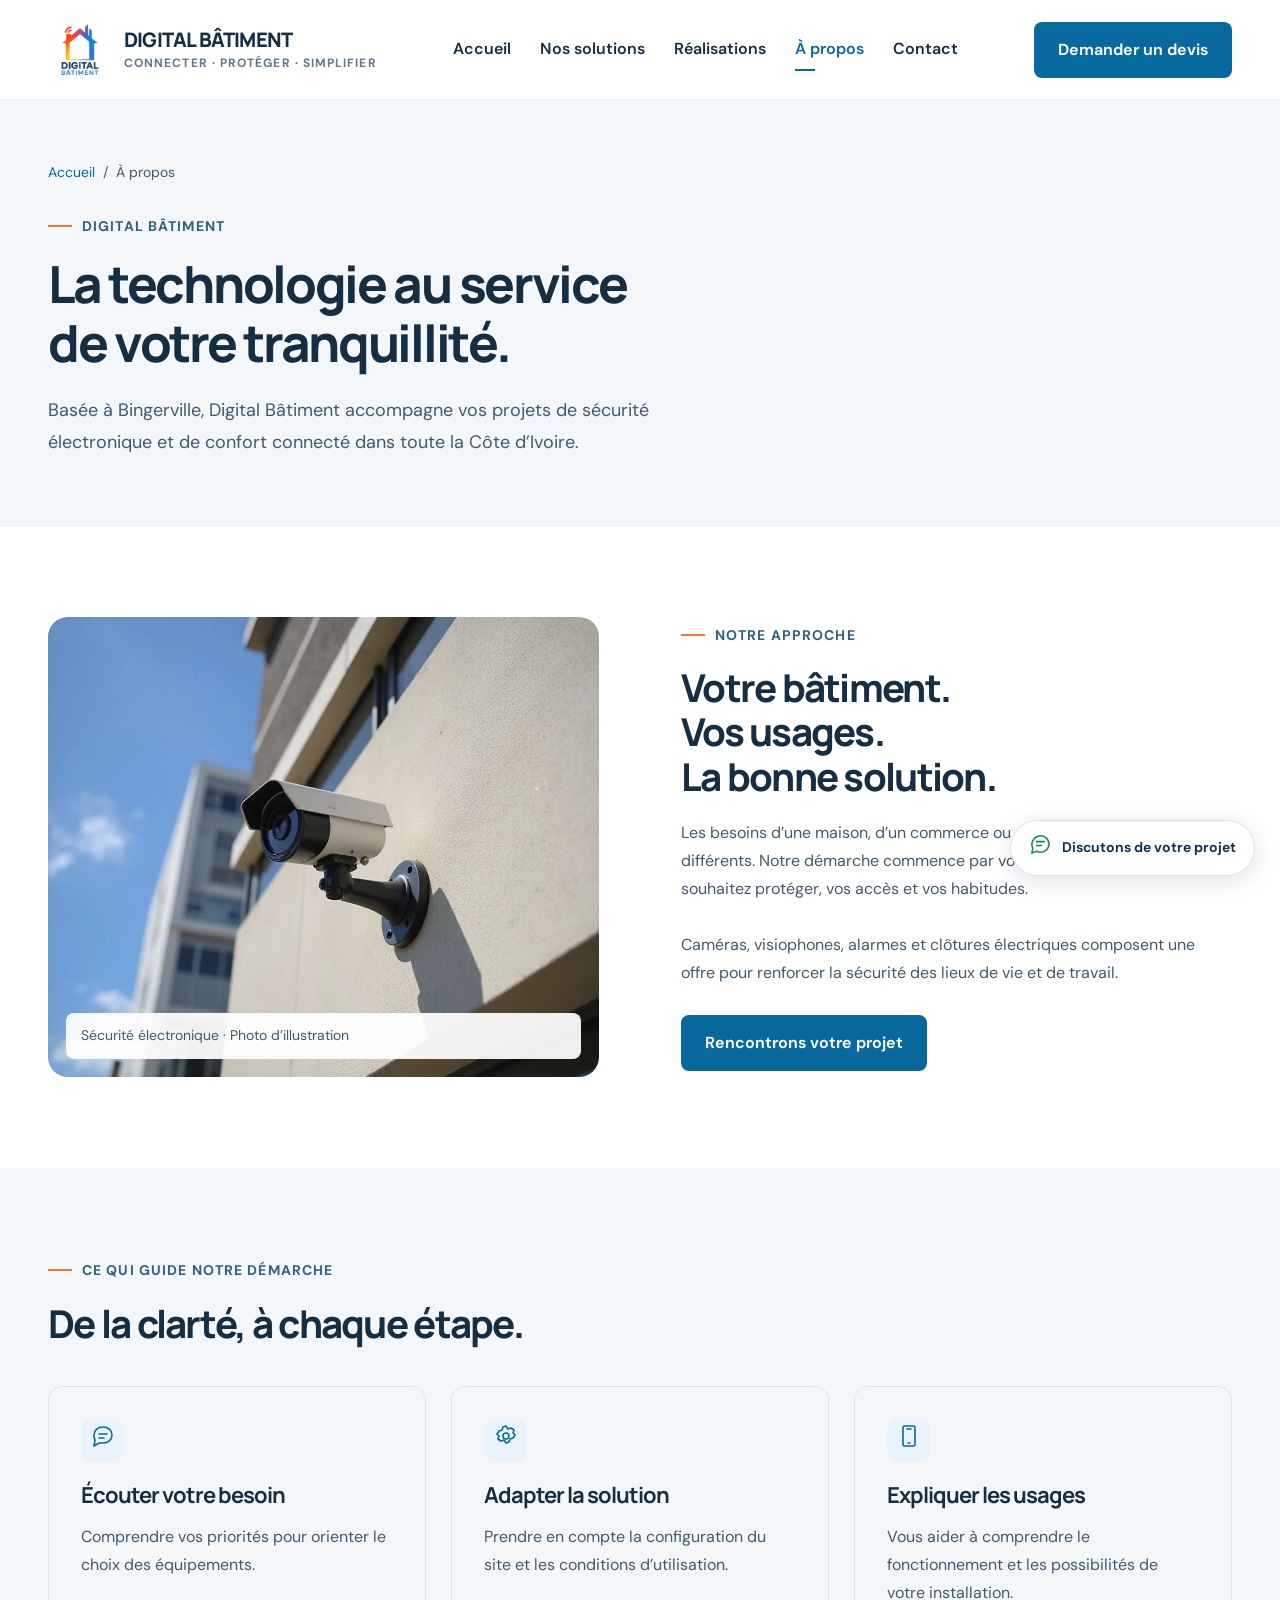
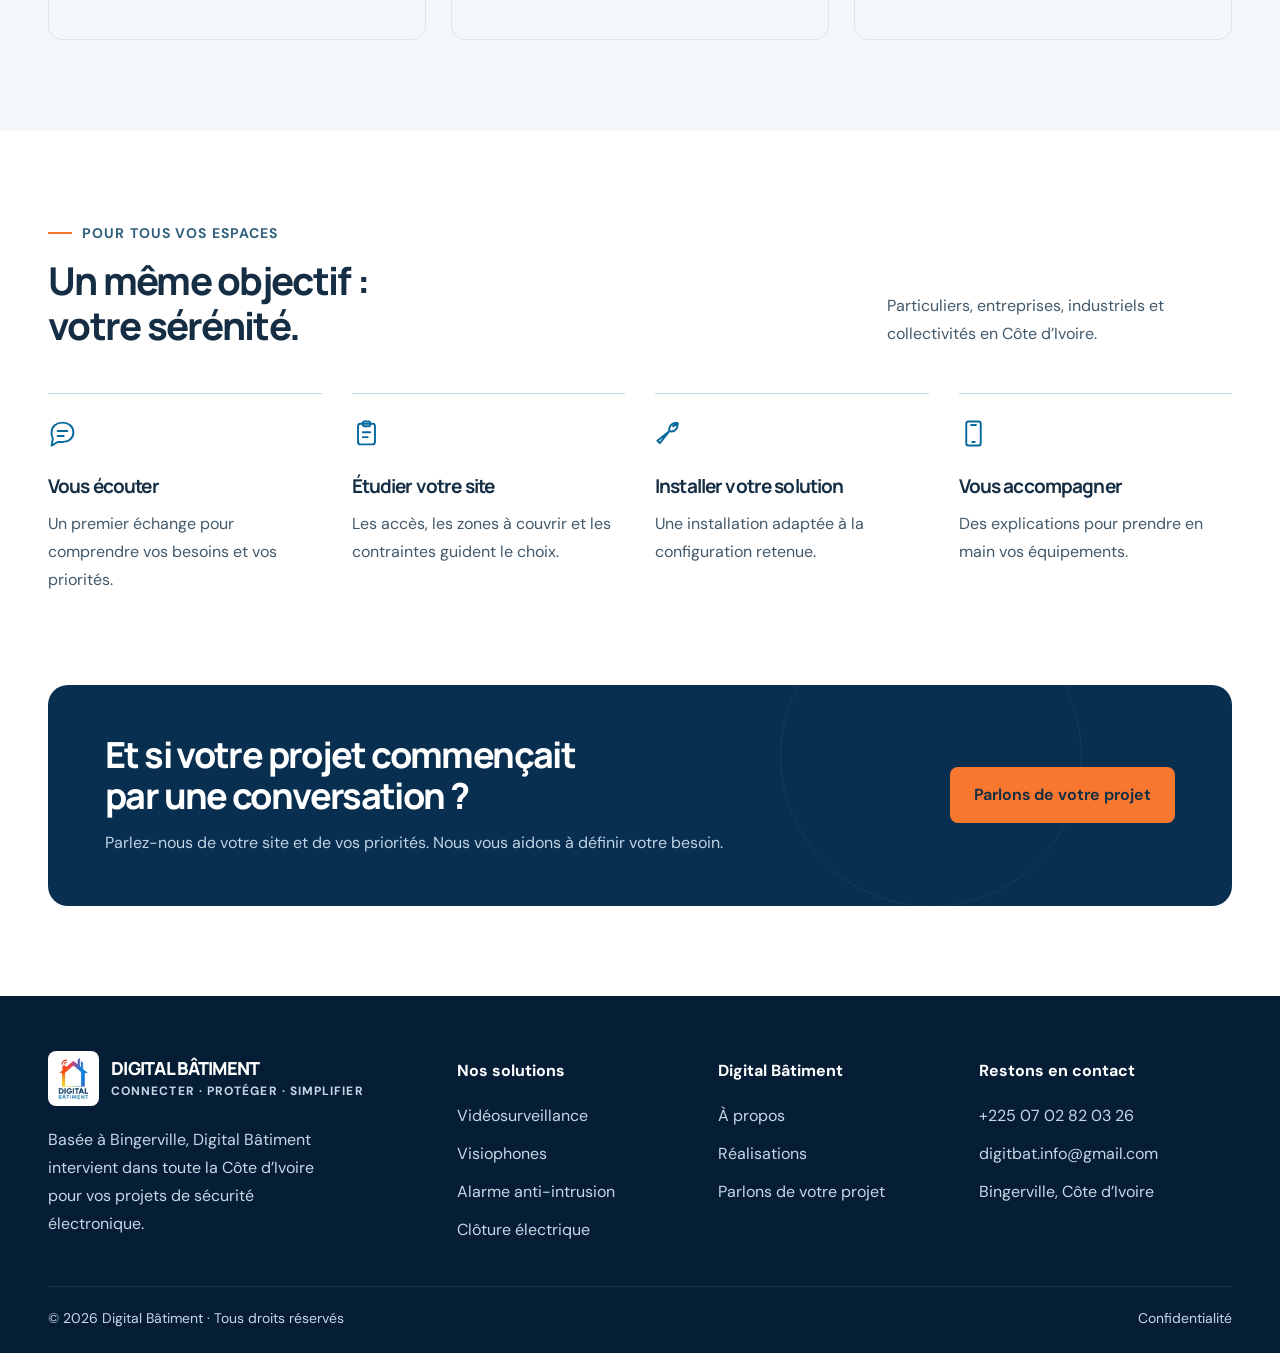
==== commit f05ed687: "mise a jour et préparation SEO" ====
--- a/a-propos.html
+++ b/a-propos.html
@@ -1 +1 @@
-<!doctype html><html lang="fr"><head><meta charset="UTF-8"><meta name="viewport" content="width=device-width,initial-scale=1"><meta name="theme-color" content="#082e50"><meta name="robots" content="noindex,nofollow"><title>À propos | Digital Bâtiment</title><meta name="description" content="Sécurité connectée en Côte d’Ivoire : vidéosurveillance, visiophones, alarmes anti-intrusion et clôtures électriques. Présentez-nous votre projet."><link rel="icon" href="assets/logo.jpeg"><link rel="stylesheet" href="styles.css"><script defer src="app.js"></script></head><body><header class="header"><div class="wrap header-inner"><a class="brand" href="index.html" aria-label="Digital Bâtiment, accueil"><img src="assets/logo.jpeg" width="64" height="68" alt="Logo Digital Bâtiment"><span><strong>DIGITAL BÂTIMENT</strong><small>CONNECTER · PROTÉGER · SIMPLIFIER</small></span></a><nav class="nav" aria-label="Navigation principale"><a href="index.html" class="" >Accueil</a><a href="solutions.html" class="" >Nos solutions</a><a href="realisations.html" class="" >Réalisations</a><a href="a-propos.html" class="active" aria-current="page">À propos</a><a href="contact.html" class="" >Contact</a></nav><a class="btn header-cta" href="contact.html">Demander un devis</a><button class="menu-toggle" aria-label="Ouvrir le menu" aria-expanded="false"><span data-icon="menu"></span></button></div></header><main id="main"><section class="page-hero"><div class="wrap"><div class="breadcrumb"><a href="index.html">Accueil</a> &nbsp;/&nbsp; À propos</div><div class="eyebrow">Digital Bâtiment</div><h1>La technologie au service<br>de votre tranquillité.</h1><p>Digital Bâtiment accompagne vos projets de sécurité électronique et de confort connecté en Côte d’Ivoire.</p></div></section><section class="section"><div class="wrap split"><div class="about-brand photo-scene"><img src="assets/camera-facade.jpg" width="1024" height="1024" alt="Caméra de surveillance installée sur la façade d’un bâtiment — photo d’illustration" loading="lazy"><span class="photo-caption">Sécurité électronique · Photo d’illustration</span></div><div class="split-copy"><div class="eyebrow">Notre approche</div><h2>Votre bâtiment.<br>Vos usages.<br>La bonne solution.</h2><p>Les besoins d’une maison, d’un commerce ou d’un site industriel sont différents. Notre démarche commence par votre contexte : ce que vous souhaitez protéger, vos accès et vos habitudes.</p><p>Caméras, visiophones, alarmes et clôtures électriques composent une offre pour renforcer la sécurité des lieux de vie et de travail.</p><a class="btn" href="contact.html">Rencontrons votre projet</a></div></div></section><section class="section pale"><div class="wrap"><div class="eyebrow">Ce qui guide notre démarche</div><h2>De la clarté, à chaque étape.</h2><div class="values-grid"><div class="value"><div class="icon-box"><span data-icon="chat"></span></div><h3>Écouter votre besoin</h3><p>Comprendre vos priorités pour orienter le choix des équipements.</p></div><div class="value"><div class="icon-box"><span data-icon="settings"></span></div><h3>Adapter la solution</h3><p>Prendre en compte la configuration du site et les conditions d’utilisation.</p></div><div class="value"><div class="icon-box"><span data-icon="smartphone"></span></div><h3>Expliquer les usages</h3><p>Vous aider à comprendre le fonctionnement et les possibilités de votre installation.</p></div></div></div></section><section class="section"><div class="wrap"><div class="section-head"><div><div class="eyebrow">Pour tous vos espaces</div><h2>Un même objectif :<br>votre sérénité.</h2></div><p>Particuliers, entreprises, industriels et collectivités en Côte d’Ivoire.</p></div><div class="process-grid"><div class="process-item"><span data-icon="chat"></span><h3>Vous écouter</h3><p>Un premier échange pour comprendre vos besoins et vos priorités.</p></div><div class="process-item"><span data-icon="clipboard"></span><h3>Étudier votre site</h3><p>Les accès, les zones à couvrir et les contraintes guident le choix.</p></div><div class="process-item"><span data-icon="tool"></span><h3>Installer votre solution</h3><p>Une installation adaptée à la configuration retenue.</p></div><div class="process-item"><span data-icon="smartphone"></span><h3>Vous accompagner</h3><p>Des explications pour prendre en main vos équipements.</p></div></div></div></section><section class="cta-section"><div class="wrap"><div class="cta-block"><div><h2>Et si votre projet commençait<br>par une conversation ?</h2><p>Parlez-nous de votre site et de vos priorités. Nous vous aidons à définir votre besoin.</p></div><a class="btn orange" href="contact.html">Parlons de votre projet</a></div></div></section></main><footer class="footer"><div class="wrap"><div class="footer-grid"><div><a class="brand" href="index.html" aria-label="Digital Bâtiment, accueil"><img src="assets/logo.jpeg" width="64" height="68" alt="Logo Digital Bâtiment"><span><strong>DIGITAL BÂTIMENT</strong><small>CONNECTER · PROTÉGER · SIMPLIFIER</small></span></a><p>Des solutions de sécurité et de confort connecté pour vos espaces de vie et de travail en Côte d’Ivoire</p></div><div><h3>Nos solutions</h3><div class="footer-links"><a href="solutions.html#videosurveillance">Vidéosurveillance</a><a href="solutions.html#visiophone">Visiophones</a><a href="solutions.html#alarme">Alarme anti-intrusion</a><a href="solutions.html#cloture">Clôture électrique</a></div></div><div><h3>Digital Bâtiment</h3><div class="footer-links"><a href="a-propos.html">À propos</a><a href="realisations.html">Réalisations</a><a href="contact.html">Parlons de votre projet</a></div></div><div><h3>Restons en contact</h3><div class="footer-links"><a href="tel:+2250702820326">+225 07 02 82 03 26</a><a href="mailto:digitbat.info@gmail.com">digitbat.info@gmail.com</a><span>Abidjan, Côte d’Ivoire</span></div></div></div><div class="footer-bottom"><span>© 2026 Digital Bâtiment · Tous droits réservés</span><a href="confidentialite.html">Confidentialité</a></div></div></footer><a class="whatsapp" href="https://wa.me/2250702820326?text=Bonjour%20Digital%20B%C3%A2timent%2C%20je%20souhaite%20parler%20de%20mon%20projet." target="_blank" rel="noopener" aria-label="Discuter avec Digital Bâtiment sur WhatsApp"><span data-icon="message"></span><span>Discutons de votre projet</span></a></body></html>+<!doctype html><html lang="fr"><head><meta charset="UTF-8"><meta name="viewport" content="width=device-width,initial-scale=1"><meta name="theme-color" content="#082e50"><meta name="robots" content="noindex,nofollow"><title>Digital Bâtiment à Bingerville | Sécurité électronique</title><meta name="description" content="Découvrez Digital Bâtiment, basée à Bingerville : sécurité électronique et équipements connectés pour particuliers et professionnels dans toute la Côte d’Ivoire."><link rel="icon" href="assets/logo.webp"><link rel="preload" href="assets/fonts/dm-sans-latin.woff2" as="font" type="font/woff2" crossorigin><link rel="preload" href="assets/fonts/manrope-latin.woff2" as="font" type="font/woff2" crossorigin><link rel="stylesheet" href="fonts.css"><link rel="stylesheet" href="styles.css"><link rel="stylesheet" href="readability.css"><script defer src="app.js"></script><meta property="og:type" content="website"><meta property="og:site_name" content="Digital Bâtiment"><meta property="og:locale" content="fr_CI"><meta property="og:title" content="Digital Bâtiment à Bingerville | Sécurité électronique"><meta property="og:description" content="Découvrez Digital Bâtiment, basée à Bingerville : sécurité électronique et équipements connectés pour particuliers et professionnels dans toute la Côte d’Ivoire."><meta name="twitter:title" content="Digital Bâtiment à Bingerville | Sécurité électronique"><meta name="twitter:description" content="Découvrez Digital Bâtiment, basée à Bingerville : sécurité électronique et équipements connectés pour particuliers et professionnels dans toute la Côte d’Ivoire."></head><body><header class="header"><div class="wrap header-inner"><a class="brand" href="index.html" aria-label="Digital Bâtiment, accueil"><img src="assets/logo.webp" width="180" height="180" alt="Logo Digital Bâtiment" decoding="async"><span><strong>DIGITAL BÂTIMENT</strong><small>CONNECTER · PROTÉGER · SIMPLIFIER</small></span></a><nav class="nav" aria-label="Navigation principale"><a href="index.html" class="" >Accueil</a><a href="solutions.html" class="" >Nos solutions</a><a href="realisations.html" class="" >Réalisations</a><a href="a-propos.html" class="active" aria-current="page">À propos</a><a href="contact.html" class="" >Contact</a></nav><a class="btn header-cta" href="contact.html">Demander un devis</a><button class="menu-toggle" aria-label="Ouvrir le menu" aria-expanded="false"><span data-icon="menu"></span></button></div></header><main id="main"><section class="page-hero"><div class="wrap"><div class="breadcrumb"><a href="index.html">Accueil</a> &nbsp;/&nbsp; À propos</div><div class="eyebrow">Digital Bâtiment</div><h1>La technologie au service<br>de votre tranquillité.</h1><p>Basée à Bingerville, Digital Bâtiment accompagne vos projets de sécurité électronique et de confort connecté dans toute la Côte d’Ivoire.</p></div></section><section class="section"><div class="wrap split"><div class="about-brand photo-scene"><img src="assets/camera-facade.webp" width="1000" height="1000" alt="Caméra de surveillance installée sur la façade d’un bâtiment — photo d’illustration" loading="eager" decoding="async" fetchpriority="high"><span class="photo-caption">Sécurité électronique · Photo d’illustration</span></div><div class="split-copy"><div class="eyebrow">Notre approche</div><h2>Votre bâtiment.<br>Vos usages.<br>La bonne solution.</h2><p>Les besoins d’une maison, d’un commerce ou d’un site industriel sont différents. Notre démarche commence par votre contexte : ce que vous souhaitez protéger, vos accès et vos habitudes.</p><p>Caméras, visiophones, alarmes et clôtures électriques composent une offre pour renforcer la sécurité des lieux de vie et de travail.</p><a class="btn" href="contact.html">Rencontrons votre projet</a></div></div></section><section class="section pale"><div class="wrap"><div class="eyebrow">Ce qui guide notre démarche</div><h2>De la clarté, à chaque étape.</h2><div class="values-grid"><div class="value"><div class="icon-box"><span data-icon="chat"></span></div><h3>Écouter votre besoin</h3><p>Comprendre vos priorités pour orienter le choix des équipements.</p></div><div class="value"><div class="icon-box"><span data-icon="settings"></span></div><h3>Adapter la solution</h3><p>Prendre en compte la configuration du site et les conditions d’utilisation.</p></div><div class="value"><div class="icon-box"><span data-icon="smartphone"></span></div><h3>Expliquer les usages</h3><p>Vous aider à comprendre le fonctionnement et les possibilités de votre installation.</p></div></div></div></section><section class="section"><div class="wrap"><div class="section-head"><div><div class="eyebrow">Pour tous vos espaces</div><h2>Un même objectif :<br>votre sérénité.</h2></div><p>Particuliers, entreprises, industriels et collectivités en Côte d’Ivoire.</p></div><div class="process-grid"><div class="process-item"><span data-icon="chat"></span><h3>Vous écouter</h3><p>Un premier échange pour comprendre vos besoins et vos priorités.</p></div><div class="process-item"><span data-icon="clipboard"></span><h3>Étudier votre site</h3><p>Les accès, les zones à couvrir et les contraintes guident le choix.</p></div><div class="process-item"><span data-icon="tool"></span><h3>Installer votre solution</h3><p>Une installation adaptée à la configuration retenue.</p></div><div class="process-item"><span data-icon="smartphone"></span><h3>Vous accompagner</h3><p>Des explications pour prendre en main vos équipements.</p></div></div></div></section><section class="cta-section"><div class="wrap"><div class="cta-block"><div><h2>Et si votre projet commençait<br>par une conversation ?</h2><p>Parlez-nous de votre site et de vos priorités. Nous vous aidons à définir votre besoin.</p></div><a class="btn orange" href="contact.html">Parlons de votre projet</a></div></div></section></main><footer class="footer"><div class="wrap"><div class="footer-grid"><div><a class="brand" href="index.html" aria-label="Digital Bâtiment, accueil"><img src="assets/logo.webp" width="180" height="180" alt="Logo Digital Bâtiment" decoding="async"><span><strong>DIGITAL BÂTIMENT</strong><small>CONNECTER · PROTÉGER · SIMPLIFIER</small></span></a><p>Basée à Bingerville, Digital Bâtiment intervient dans toute la Côte d’Ivoire pour vos projets de sécurité électronique.</p></div><div><h3>Nos solutions</h3><div class="footer-links"><a href="solutions.html#videosurveillance">Vidéosurveillance</a><a href="solutions.html#visiophone">Visiophones</a><a href="solutions.html#alarme">Alarme anti-intrusion</a><a href="solutions.html#cloture">Clôture électrique</a></div></div><div><h3>Digital Bâtiment</h3><div class="footer-links"><a href="a-propos.html">À propos</a><a href="realisations.html">Réalisations</a><a href="contact.html">Parlons de votre projet</a></div></div><div><h3>Restons en contact</h3><div class="footer-links"><a href="tel:+2250702820326">+225 07 02 82 03 26</a><a href="mailto:digitbat.info@gmail.com">digitbat.info@gmail.com</a><span>Bingerville, Côte d’Ivoire</span></div></div></div><div class="footer-bottom"><span>© 2026 Digital Bâtiment · Tous droits réservés</span><a href="confidentialite.html">Confidentialité</a></div></div></footer><a class="whatsapp" href="https://wa.me/2250702820326?text=Bonjour%20Digital%20B%C3%A2timent%2C%20je%20souhaite%20parler%20de%20mon%20projet." target="_blank" rel="noopener" aria-label="Discuter avec Digital Bâtiment sur WhatsApp"><span data-icon="message"></span><span>Discutons de votre projet</span></a></body></html>
--- a/fonts.css
+++ b/fonts.css
@@ -0,0 +1,36 @@
+/* latin-ext */
+@font-face {
+  font-family: 'DM Sans';
+  font-style: normal;
+  font-weight: 400 700;
+  font-display: swap;
+  src: url('assets/fonts/dm-sans-latin-ext.woff2') format('woff2');
+  unicode-range: U+0100-02BA, U+02BD-02C5, U+02C7-02CC, U+02CE-02D7, U+02DD-02FF, U+0304, U+0308, U+0329, U+1D00-1DBF, U+1E00-1E9F, U+1EF2-1EFF, U+2020, U+20A0-20AB, U+20AD-20C4, U+2113, U+2C60-2C7F, U+A720-A7FF;
+}
+/* latin */
+@font-face {
+  font-family: 'DM Sans';
+  font-style: normal;
+  font-weight: 400 700;
+  font-display: swap;
+  src: url('assets/fonts/dm-sans-latin.woff2') format('woff2');
+  unicode-range: U+0000-00FF, U+0131, U+0152-0153, U+02BB-02BC, U+02C6, U+02DA, U+02DC, U+0304, U+0308, U+0329, U+2000-206F, U+20AC, U+2122, U+2191, U+2193, U+2212, U+2215, U+FEFF, U+FFFD;
+}
+/* latin-ext */
+@font-face {
+  font-family: 'Manrope';
+  font-style: normal;
+  font-weight: 400 800;
+  font-display: swap;
+  src: url('assets/fonts/manrope-latin-ext.woff2') format('woff2');
+  unicode-range: U+0100-02BA, U+02BD-02C5, U+02C7-02CC, U+02CE-02D7, U+02DD-02FF, U+0304, U+0308, U+0329, U+1D00-1DBF, U+1E00-1E9F, U+1EF2-1EFF, U+2020, U+20A0-20AB, U+20AD-20C4, U+2113, U+2C60-2C7F, U+A720-A7FF;
+}
+/* latin */
+@font-face {
+  font-family: 'Manrope';
+  font-style: normal;
+  font-weight: 400 800;
+  font-display: swap;
+  src: url('assets/fonts/manrope-latin.woff2') format('woff2');
+  unicode-range: U+0000-00FF, U+0131, U+0152-0153, U+02BB-02BC, U+02C6, U+02DA, U+02DC, U+0304, U+0308, U+0329, U+2000-206F, U+20AC, U+2122, U+2191, U+2193, U+2212, U+2215, U+FEFF, U+FFFD;
+}
--- a/styles.css
+++ b/styles.css
@@ -1,4 +1,3 @@
-@import url('https://fonts.googleapis.com/css2?family=DM+Sans:wght@400;450;500;550;600;650;700&family=Manrope:wght@400;500;600;650;700;750;800&display=swap');
 :root{--navy:#082e50;--deep:#061e35;--blue:#1687cf;--orange:#f8772e;--ink:#152e44;--muted:#536678;--line:#dce5ec;--pale:#f3f7fa;--white:#fff;--radius:20px}*{box-sizing:border-box}html{scroll-behavior:smooth;scroll-padding-top:110px}body{margin:0;color:var(--ink);font:16px/1.65 'DM Sans',Arial,sans-serif;background:#fff}h1,h2,h3,h4,p{margin:0}h1,h2,h3,h4{font-family:Manrope,Arial,sans-serif;line-height:1.15;letter-spacing:-.045em}h1{font-size:clamp(42px,4.5vw,68px);font-weight:750}h2{font-size:clamp(32px,3vw,46px);font-weight:750}h3{font-size:24px}p{color:var(--muted)}a{text-decoration:none;color:inherit}button,input,select,textarea{font:inherit}button,a,input,select,textarea{-webkit-tap-highlight-color:transparent}button{cursor:pointer}a:focus-visible,button:focus-visible,input:focus-visible,select:focus-visible,textarea:focus-visible{outline:3px solid #f8772e;outline-offset:4px}img{display:block;max-width:100%}svg{width:24px;height:24px;fill:none;stroke:currentColor;stroke-width:1.6;stroke-linecap:round;stroke-linejoin:round;flex-shrink:0}.wrap{width:min(1240px,calc(100% - 96px));margin:auto}.header{height:100px;background:white;border-bottom:1px solid #edf1f4;position:sticky;top:0;z-index:30}.header-inner{height:100%;display:flex;align-items:center;justify-content:space-between;gap:32px}.brand{display:flex;gap:12px;align-items:center;line-height:1.1;flex-shrink:0}.brand img{width:64px;height:68px;object-fit:cover;object-position:center}.brand strong{display:block;font-family:Manrope,Arial,sans-serif;font-size:20px;font-weight:800;letter-spacing:-.04em}.brand small{display:block;margin-top:6px;font-size:11px;letter-spacing:.16em;font-weight:700;color:#62778b}.nav{display:flex;gap:29px;align-items:center;font-size:15px;font-weight:600}.nav a{position:relative;padding:8px 0}.nav a.active{color:var(--blue)}.nav a.active:after{content:'';position:absolute;bottom:0;left:0;width:20px;height:2px;background:var(--blue)}.nav a:hover{color:var(--blue)}.btn{display:inline-flex;align-items:center;justify-content:center;gap:10px;border:1px solid transparent;background:var(--blue);color:#fff;padding:15px 23px;border-radius:8px;font-weight:650;line-height:1.3;transition:background .2s,transform .2s;min-height:52px;font-size:15px}.btn:hover{background:#0870b5;transform:translateY(-2px)}.btn.orange{background:var(--orange);color:#142e43}.btn.orange:hover{background:#ff965c}.btn.outline{border-color:#c3d1dd;background:transparent;color:var(--navy)}.btn.outline:hover{background:#eff5fa}.btn.white-outline{background:transparent;border-color:#668095;color:white}.btn.white-outline:hover{background:#ffffff10}.btn.dark{background:var(--navy)}.btn.small{padding:12px 18px;min-height:46px}.menu-toggle{display:none;border:0;background:var(--pale);padding:10px;border-radius:6px}.eyebrow{display:flex;align-items:center;gap:10px;text-transform:uppercase;font-size:12px;letter-spacing:.16em;font-weight:750;color:var(--blue);margin-bottom:20px}.eyebrow:before{content:'';width:24px;height:2px;background:var(--orange)}.hero{background:var(--deep);color:#fff;position:relative;overflow:hidden}.hero:before{content:'';position:absolute;inset:0;background:radial-gradient(ellipse at 40% 100%,#126a9d40,transparent 60%);pointer-events:none}.hero-grid{display:grid;grid-template-columns:1.03fr 1fr;gap:60px;align-items:center;min-height:652px;padding:62px 0 66px;position:relative}.hero .eyebrow{color:#8bc9f0}.hero h1 span{color:#78c3ee}.hero-copy>p{color:#c2d0dc;font-size:17px;line-height:1.8;max-width:490px;margin-top:25px}.actions{display:flex;gap:13px;flex-wrap:wrap;margin-top:31px}.hero-meta{margin-top:37px;display:flex;gap:24px;font-size:13px;color:#b4c7d8}.hero-meta span{display:flex;align-items:center;gap:8px}.hero-meta svg{width:17px;height:17px;color:#79bde8}.product-scene{height:495px;position:relative;display:flex;align-items:center;justify-content:center}.scene-core{position:absolute;inset:22px 4px 21px 28px;border-radius:28px;background:#f2f5f7;overflow:hidden;box-shadow:0 30px 90px #0003}.scene-core:after{content:'';position:absolute;inset:0;border:1px solid #fff9;border-radius:inherit;pointer-events:none}.scene-core img{position:absolute;width:95%;height:85%;object-fit:contain;left:1%;top:4%;mix-blend-mode:multiply}.scene-label{position:absolute;bottom:29px;left:28px;font-size:13px;letter-spacing:.03em;color:#657787}.scene-label strong{display:block;color:#193d59;font-size:21px;letter-spacing:-.02em}.floating-tag{position:absolute;left:-2px;top:0;z-index:2;background:white;color:var(--navy);padding:13px 19px;border-radius:12px;box-shadow:0 10px 40px #0002;display:flex;align-items:center;gap:12px;font-size:14px;line-height:1.4}.floating-tag svg{color:var(--blue);width:31px;height:31px}.floating-tag strong{display:block;font-size:14px}.floating-tag span{color:#6d7b88;font-size:12px}.mini-product{position:absolute;right:-16px;bottom:0;width:154px;height:194px;border-radius:18px;background:white;border:6px solid var(--deep);box-shadow:0 10px 40px #0003;padding:12px 13px 0;text-align:center}.mini-product img{height:133px;width:100%;object-fit:contain}.mini-product p{font-size:11px;color:var(--navy);font-weight:650}.audience-strip{background:#f4f7fa;border-bottom:1px solid var(--line)}.audience-inner{display:flex;justify-content:space-between;align-items:center;gap:30px;padding:27px 0;font-size:14px}.audience-inner>p{max-width:175px;line-height:1.5;font-size:13px}.audience-inner>span{display:flex;align-items:center;gap:11px;font-weight:600;color:#526a7f}.audience-inner svg{width:23px;height:23px;color:#627d92}.section{padding:91px 0}.section.pale{background:var(--pale)}.section-head{display:flex;justify-content:space-between;align-items:flex-end;gap:45px;margin-bottom:39px}.section-head h2{max-width:620px}.section-head p{max-width:345px;font-size:16px}.section-head .eyebrow{margin-bottom:15px}.section-head .text-link{white-space:nowrap}.text-link{color:var(--blue);font-weight:650;font-size:15px;border-bottom:1px solid #a7d2ee;padding-bottom:3px;display:inline-block}.solutions-grid{display:grid;grid-template-columns:repeat(4,1fr);gap:20px}.service-card{border:1px solid var(--line);border-radius:14px;overflow:hidden;transition:transform .2s,box-shadow .2s;background:white;display:flex;flex-direction:column}.service-card:hover{transform:translateY(-5px);box-shadow:0 20px 40px #082e5010}.service-picture{height:208px;background:#f6f8fa;position:relative;overflow:hidden;display:grid;place-items:center}.service-picture img{width:100%;height:100%;object-fit:contain;mix-blend-mode:multiply;padding:21px}.service-picture.camera img{width:220%;max-width:none;height:auto;position:absolute;left:-4%;top:-1%;padding:0}.service-picture .large-icon{width:95px;height:95px;stroke-width:1;position:relative;z-index:1;color:#176b9d}.service-picture.illustrated{background:linear-gradient(140deg,#e5f2fa,#f2f7fa)}.service-picture.illustrated:before,.service-picture.illustrated:after{content:'';position:absolute;border:1px solid #c9dfe9;width:170px;height:170px;border-radius:50%}.service-picture.illustrated:after{width:230px;height:230px}.service-content{padding:25px 22px 24px;display:flex;flex:1;flex-direction:column}.service-content h3{font-size:21px;letter-spacing:-.035em}.service-content p{font-size:15px;margin:13px 0 21px;line-height:1.7}.service-content .text-link{margin-top:auto;align-self:flex-start;font-size:14px}.split{display:grid;grid-template-columns:1fr 1fr;gap:82px;align-items:center}.feature-visual{min-height:445px;background:#eaf2f7;border-radius:22px;display:flex;align-items:center;justify-content:center;position:relative;overflow:hidden}.feature-visual>img{width:88%;mix-blend-mode:multiply}.visual-note{position:absolute;left:25px;bottom:25px;right:25px;background:#fff;padding:17px 20px;display:flex;gap:13px;border-radius:10px;align-items:center;box-shadow:0 6px 25px #082e5010}.visual-note svg{color:var(--blue)}.visual-note strong{font-size:14px}.visual-note p{font-size:12px}.split-copy h2{margin-bottom:20px}.split-copy>p{margin-bottom:28px}.feature-list{display:grid;gap:23px;margin-bottom:32px}.feature{display:flex;gap:15px}.icon-box{width:43px;height:43px;flex-shrink:0;background:#e8f3fb;color:var(--blue);border-radius:10px;display:grid;place-items:center}.feature h3{font-family:'DM Sans',Arial,sans-serif;font-size:17px;letter-spacing:0;line-height:1.4}.feature p{font-size:15px;margin-top:4px}.process-grid{display:grid;grid-template-columns:repeat(4,1fr);gap:30px;margin-top:45px}.process-item{border-top:1px solid #c7d9e5;padding-top:25px}.process-item svg{width:29px;height:29px;color:var(--blue);margin-bottom:20px}.process-item h3{font-size:19px;margin-bottom:12px}.process-item p{font-size:15px}.cta-section{padding:0 0 90px}.cta-block{background:var(--navy);border-radius:20px;padding:49px 57px;display:flex;justify-content:space-between;align-items:center;gap:38px;position:relative;overflow:hidden;color:white}.cta-block:after{content:'';position:absolute;width:300px;height:300px;right:150px;top:-80px;border:1px solid #ffffff10;border-radius:50%;pointer-events:none}.cta-block h2{font-size:36px;max-width:680px}.cta-block p{color:#c0d4e4;margin-top:12px;max-width:620px}.cta-block .btn{flex-shrink:0;position:relative;z-index:1}.faq{max-width:820px;margin:0 auto}.faq .eyebrow{justify-content:center}.faq h2{text-align:center;margin-bottom:34px}details{border-bottom:1px solid var(--line);padding:21px 0}summary{cursor:pointer;list-style:none;display:flex;justify-content:space-between;align-items:center;gap:15px;font-weight:600;font-size:17px}summary:after{content:'+';font-size:25px;font-weight:400;color:var(--blue)}details[open] summary:after{content:'−'}details p{padding-top:15px;font-size:15px}.footer{background:#061e35;color:white;padding:55px 0 22px}.footer-grid{display:grid;grid-template-columns:1.7fr 1fr 1fr 1.2fr;gap:50px;padding-bottom:42px}.footer .brand{margin-bottom:20px}.footer .brand img{width:51px;height:55px;background:white;border-radius:8px}.footer .brand strong{font-size:18px}.footer .brand small{color:#8fb1ca}.footer p{color:#a6bdcf;font-size:14px;max-width:280px}.footer h3{font-family:'DM Sans',Arial,sans-serif;letter-spacing:0;font-size:14px;margin:8px 0 19px;color:white}.footer-links{display:flex;flex-direction:column;gap:10px;font-size:14px;color:#aec4d5}.footer-links a:hover{color:white}.footer-bottom{border-top:1px solid #ffffff15;padding-top:20px;display:flex;justify-content:space-between;gap:20px;color:#91aabd;font-size:12px}.whatsapp{position:fixed;right:25px;bottom:24px;z-index:35;background:#fff;color:var(--navy);border:1px solid #d7e3eb;border-radius:100px;display:flex;gap:10px;align-items:center;padding:12px 18px;box-shadow:0 5px 25px #071b3520;font-size:13px;font-weight:650}.whatsapp svg{color:#178757;width:23px;height:23px}.page-hero{background:var(--pale);padding:61px 0 67px;border-bottom:1px solid #e4ecf2}.breadcrumb{font-size:13px;color:#667b8d;margin-bottom:31px}.breadcrumb a{color:var(--blue)}.page-hero h1{font-size:clamp(38px,4vw,58px);max-width:850px}.page-hero>div>p{max-width:690px;font-size:18px;margin-top:23px}.page-hero .eyebrow{margin-bottom:17px}.tabs{display:flex;gap:10px;flex-wrap:wrap;margin-bottom:36px}.tab{border:1px solid var(--line);background:#fff;padding:10px 20px;border-radius:7px;font-size:14px;font-weight:600;color:var(--muted)}.tab.active{background:var(--navy);border-color:var(--navy);color:#fff}.solution-detail{scroll-margin-top:125px;border:1px solid var(--line);border-radius:18px;overflow:hidden;margin-bottom:32px;display:grid;grid-template-columns:.85fr 1.15fr}.detail-image{background:#f3f7fa;min-height:360px;display:grid;place-items:center;position:relative;overflow:hidden}.detail-image img{width:90%;height:320px;object-fit:contain;mix-blend-mode:multiply}.detail-image .large-icon{width:135px;height:135px;color:#1879b4;stroke-width:1}.detail-image:has(.large-icon){background:radial-gradient(circle,#deedf7,#f2f7fa)}.detail-copy{padding:43px 44px}.detail-copy h2{font-size:31px;margin-bottom:17px}.detail-copy p{font-size:16px}.tags{display:flex;gap:8px;flex-wrap:wrap;margin:23px 0}.tags span{font-size:12px;background:#eef4f8;color:#46677e;padding:6px 10px;border-radius:5px}.note{font-size:13px!important;color:#657e91;margin:17px 0 22px}.hidden{display:none!important}.center{text-align:center}.center p{max-width:660px;margin:22px auto 0}.center .eyebrow{justify-content:center}.about-brand{background:var(--pale);border-radius:20px;min-height:430px;display:grid;place-items:center}.about-brand img{width:280px;mix-blend-mode:multiply}.values-grid{display:grid;grid-template-columns:repeat(3,1fr);gap:25px;margin-top:40px}.value{border:1px solid var(--line);border-radius:14px;padding:32px}.value h3{font-size:22px;margin:21px 0 15px}.value p{font-size:15px}.project-empty{display:grid;grid-template-columns:1fr 1fr;gap:65px;align-items:center}.project-empty h2{margin-bottom:24px}.project-empty p{margin-bottom:20px}.project-categories{display:flex;gap:10px;flex-wrap:wrap;margin:25px 0}.project-categories span{border:1px solid var(--line);border-radius:6px;padding:8px 13px;font-size:13px}.contact-layout{display:grid;grid-template-columns:.7fr 1.3fr;gap:75px}.contact-aside h2{font-size:30px;margin-bottom:19px}.contact-item{display:flex;gap:17px;margin-top:30px}.contact-item h3{font-size:16px;letter-spacing:0;font-family:'DM Sans',Arial,sans-serif;margin-bottom:7px}.contact-item p,.contact-item a{font-size:15px}.contact-panel{background:#f2f7fa;border-radius:15px;padding:26px;margin-top:35px}.contact-panel h3{font-size:18px;margin-bottom:12px}.contact-panel p{font-size:14px}.form-card{border:1px solid var(--line);padding:35px;border-radius:18px;background:#fff;box-shadow:0 15px 55px #082e5006}.form-card h2{font-size:29px;margin-bottom:12px}.form-card>p{font-size:15px;margin-bottom:28px}.form-grid{display:grid;grid-template-columns:1fr 1fr;gap:22px 20px}.field.full{grid-column:1/-1}.field label,.field legend{display:block;font-size:14px;font-weight:650;margin-bottom:8px}.field input,.field select,.field textarea{width:100%;border:1px solid #cbd9e3;border-radius:7px;background:#fff;padding:12px;color:var(--ink);font-size:15px;min-height:48px}.field textarea{resize:vertical}.field select{appearance:none;background-image:url("data:image/svg+xml,%3Csvg xmlns='http://www.w3.org/2000/svg' width='16' height='16' viewBox='0 0 24 24' fill='none' stroke='%23082e50' stroke-width='2'%3E%3Cpath d='m6 9 6 6 6-6'/%3E%3C/svg%3E");background-repeat:no-repeat;background-position:right 14px center;padding-right:40px}.form-card .btn{margin-top:24px;width:100%}.form-caption{font-size:12px!important;color:#697f90;margin-top:14px}.form-success{background:#edf7f2;border:1px solid #b1d8c2;border-radius:10px;padding:23px;margin-top:20px}.form-success h3{font-size:21px;margin-bottom:12px}.form-success p{font-size:14px}.form-success pre{font:14px/1.65 'DM Sans',Arial,sans-serif;white-space:pre-wrap;color:#365c49}.form-success .btn{margin-top:15px}.mobile-only{display:none}.small-heading{font-size:13px;letter-spacing:.09em;text-transform:uppercase;color:var(--blue);font-weight:700;margin-bottom:15px}.assistance-bar{display:flex;gap:13px;align-items:center;padding:19px 23px;background:#edf5fb;border-radius:10px;margin-top:27px;font-size:14px;color:#355d7c}.assistance-bar svg{color:var(--blue)}
 @media(min-width:1500px){.hero-grid{min-height:720px}.product-scene{height:535px}}
 @media(max-width:1100px){.wrap{width:calc(100% - 56px)}.nav{gap:18px;font-size:13px}.brand strong{font-size:17px}.brand small{font-size:9px}.header-inner{gap:20px}.header .btn{font-size:13px;padding:12px 15px}.hero-grid{gap:32px}.hero h1{font-size:51px}.product-scene{height:440px}.solutions-grid{gap:13px}.service-content{padding:22px 17px}.service-content h3{font-size:19px}.split{gap:45px}.footer-grid{gap:27px}.contact-layout{gap:40px}.mini-product{right:-8px}}
--- a/readability.css
+++ b/readability.css
@@ -0,0 +1,36 @@
+/* Lisibilité commune à toutes les pages, y compris sur les petits écrans. */
+:root{--blue:#08699f;--muted:#42596b}
+html{font-size:100%;scroll-padding-top:7rem}
+body{font-size:1rem;-webkit-text-size-adjust:100%;text-size-adjust:100%}
+main p,main li,.service-content p,.feature p,.process-item p,.value p,.detail-copy p,.ledger-row>p,.field-notes p,.guide-question p,.result-card p,.contact-panel p,.contact-item p,.contact-item a,.form-card>p,.form-success p,.faq details p{font-size:1rem;line-height:1.75}
+.detail-copy .note{font-size:1rem!important;color:#42596b;line-height:1.75}
+.field label,.field legend,.guide-priorities legend,.priority,.field input,.field select,.field textarea{font-size:1rem;line-height:1.5}
+input::placeholder,textarea::placeholder{color:#5b6d7d;opacity:1}
+.btn,.tab,.text-link,.text-button,.threshold-link,.ledger-action,.scene-reading a,.use-suggestions a{font-size:1rem}
+.btn{min-height:3rem;line-height:1.5}.tab{min-height:2.75rem}
+.nav{font-size:1rem}.brand small{font-size:.75rem;letter-spacing:.09em}
+.eyebrow,.small-heading,.threshold-kicker,.ledger-title small,.use-suggestions>span,.scene-reading-label,.guide-priorities legend>span{font-size:.875rem;line-height:1.6;color:#31617d;letter-spacing:.08em}
+.threshold-signature,.threshold-ribbon p,.scene-credit,.photo-caption,.use-disclaimer,.guide-fineprint,.form-card .form-caption,.result-bottom p,.form-success pre,.arrival-copy .arrival-fine{font-size:.875rem!important;line-height:1.7;color:#42596b}
+.threshold-signature{line-height:1.6}.threshold-ribbon p{max-width:20rem}
+.scene-overline{font-size:.75rem;line-height:1.6;color:white;background:#082e50e8;max-width:23rem;padding:.5rem .65rem;left:1.25rem;top:1.25rem;right:1.25rem;letter-spacing:.06em;border-radius:.2rem}
+.scene-point{font-size:.875rem;min-height:2.75rem;line-height:1.4}
+.scene-reading{min-height:10rem}.scene-reading-label{color:#b2e2fa}.scene-reading p{font-size:1.125rem;line-height:1.6}.scene-reading a{color:#b2e2fa}
+.scene-credit{margin-top:1rem}.use-tab small{font-size:.875rem;line-height:1.5}
+.guide-aside .small-heading{color:#b2e2fa}.guide-aside .guide-question p{color:#d7e7f1}
+.arrival-copy .threshold-kicker{color:#b2e2fa}.arrival-copy>p{color:#d7e7f1}.arrival-copy .arrival-fine{color:#d1e1eb}
+.arrival-photo>span{font-size:.75rem;line-height:1.6;left:1.25rem;right:1.25rem;bottom:1.25rem;padding:.5rem .75rem;background:#082e50e8;text-shadow:none;border-radius:.2rem}
+.threshold-close .wrap>p,.threshold-close .wrap>span{font-size:.875rem;color:#d0e4ef}.threshold-close .wrap>span{line-height:1.8}
+.footer p,.footer-links{font-size:1rem;line-height:1.75;color:#c5d8e6}.footer h3{font-size:1rem;line-height:1.5}.footer .brand small{font-size:.75rem;color:#c5d8e6}.footer-bottom{font-size:.875rem;color:#c5d8e6;line-height:1.7}
+.whatsapp{font-size:.875rem;max-width:calc(100vw - 2rem)}
+.visual-note{align-items:flex-start}.visual-note p{font-size:.875rem;line-height:1.5}.visual-note strong{font-size:1rem;line-height:1.4}
+.breadcrumb{font-size:.875rem;color:#42596b}.tags span,.project-categories span{font-size:.875rem;color:#385d76;line-height:1.6}
+.result-cards,.contact-layout,.split,.threshold-grid,.threshold-section-head,.guide-layout,.section-head{min-width:0}
+.contact-layout>* ,.split>* ,.threshold-grid>* ,.guide-layout>*{min-width:0}
+.footer-links a,.contact-item a,.form-success pre{overflow-wrap:anywhere}
+.form-card,.form-grid,.field{min-width:0}
+.form-caption .text-link{font-size:inherit}
+@media(max-width:1200px){.header .brand small{display:none}.header-inner{gap:1rem}.nav{gap:1.1rem;font-size:.9375rem}.header .btn{font-size:.9375rem;padding:.75rem 1rem}.brand strong{font-size:1.0625rem}.threshold-ribbon .wrap{flex-wrap:wrap}.threshold-ribbon p{max-width:none}.threshold-ribbon .wrap>div{flex-wrap:wrap}}
+@media(max-width:950px){.header{height:5rem}.header .nav{display:none;position:absolute;top:5rem;left:0;right:0;background:white;box-shadow:0 20px 25px #082e5010;padding:1.25rem 1.5rem;flex-direction:column;gap:.65rem;align-items:stretch;font-size:1rem}.header .nav.open{display:flex}.header .nav a{padding:.7rem .25rem}.header .menu-toggle{display:flex;min-width:2.75rem;min-height:2.75rem;align-items:center;justify-content:center}.header .header-cta{margin-left:auto}.header .brand img{width:3rem;height:3rem}.threshold-copy h1{font-size:clamp(2.4rem,5.4vw,3.7rem)}.ledger-row{grid-template-columns:minmax(0,1fr) minmax(0,1fr) 6rem 4rem;gap:1.1rem}.ledger-title h3{font-size:1.4rem}}
+@media(max-width:800px){.ledger-row{grid-template-columns:minmax(0,1fr) 6.25rem}.header .header-cta{font-size:.875rem}.threshold-ribbon .wrap>div{gap:.9rem;font-size:1.15rem}.use-nav{grid-template-columns:1fr}.use-tab{font-size:1rem;min-height:3.5rem}.use-tab small{font-size:.875rem}.priority{font-size:1rem}.guide-question h4{font-size:1.0625rem}.scene-reading{max-width:100%;padding:1.25rem}.scene-point{padding:.5rem .65rem}.arrival-copy{padding:2rem 1.5rem}.arrival-photo{min-height:22rem}.footer-grid{gap:2rem}.footer-links{gap:.75rem}.cta-block{padding:2rem}.section-head .text-link{white-space:normal}.result-bottom .btn{white-space:normal}}
+@media(max-width:480px){.wrap{width:calc(100% - 2rem)}.header .brand strong{font-size:.875rem;max-width:5.6rem;line-height:1.3}.header .brand{gap:.45rem}.header .brand img{width:2.5rem;height:2.5rem}.header .header-cta{font-size:.875rem;padding:.6rem .7rem;max-width:9.5rem}.header-inner{gap:.5rem}.threshold-copy h1{font-size:clamp(2.2rem,9.5vw,2.75rem)}.threshold-copy .actions{align-items:flex-start;flex-direction:column;gap:1rem}.threshold-signature{gap:.5rem}.threshold-signature span+span{padding-left:.5rem}.threshold-photo{height:23rem}.scene-overline{max-width:none;font-size:.75rem}.scene-point{font-size:.875rem}.point-entry{left:42%;top:59%}.point-passage{left:4%;top:78%}.point-boundary{right:3%;top:40%}.threshold-ribbon .wrap>div{font-size:1rem;gap:.6rem}.ledger-row{grid-template-columns:minmax(0,1fr) 5.5rem;gap:1rem}.ledger-title small{font-size:.875rem;letter-spacing:.035em}.ledger-row>p{font-size:1rem}.ledger-title h3{font-size:1.3rem;line-height:1.4}.ledger-action{font-size:1rem}.threshold-section-head h2,.threshold-close h2{font-size:2rem}.use-tab small{display:block}.guide-priorities legend>span{display:block}.tabs{flex-direction:column}.tab{font-size:1rem;text-align:left;width:100%}.detail-copy{padding:1.5rem}.detail-copy h2{font-size:1.75rem}.page-hero h1{font-size:2.2rem}.cta-block h2{font-size:1.8rem}.form-card{padding:1.5rem 1rem}.form-card .btn{font-size:1rem;padding:1rem .65rem}.footer-grid{grid-template-columns:1fr}.footer-grid>div:first-child,.footer-grid>div:last-child{grid-column:auto}.footer-bottom{padding-right:2.5rem}.use-panel{padding:1.5rem}.contact-aside h2{font-size:1.8rem}.brand small{font-size:.75rem}}
+.threshold-section-head>p{font-size:1rem;line-height:1.75}
